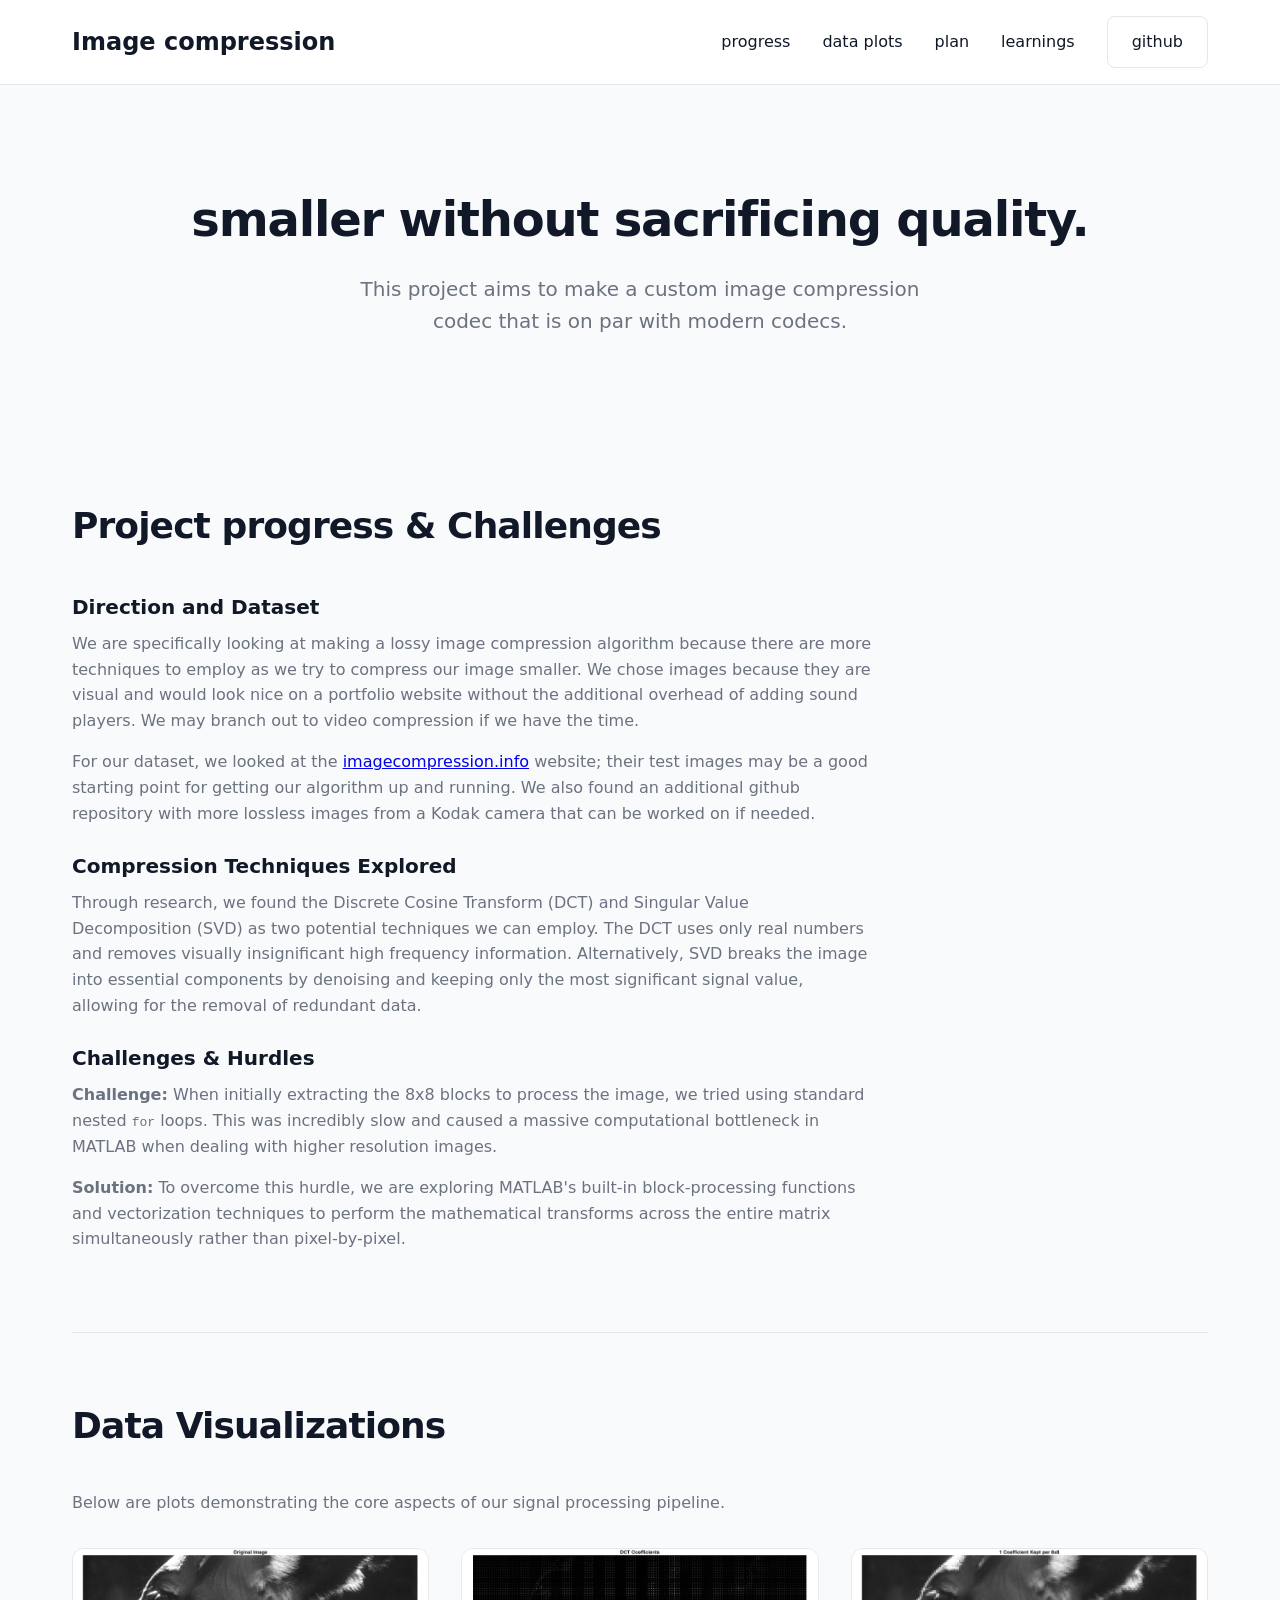
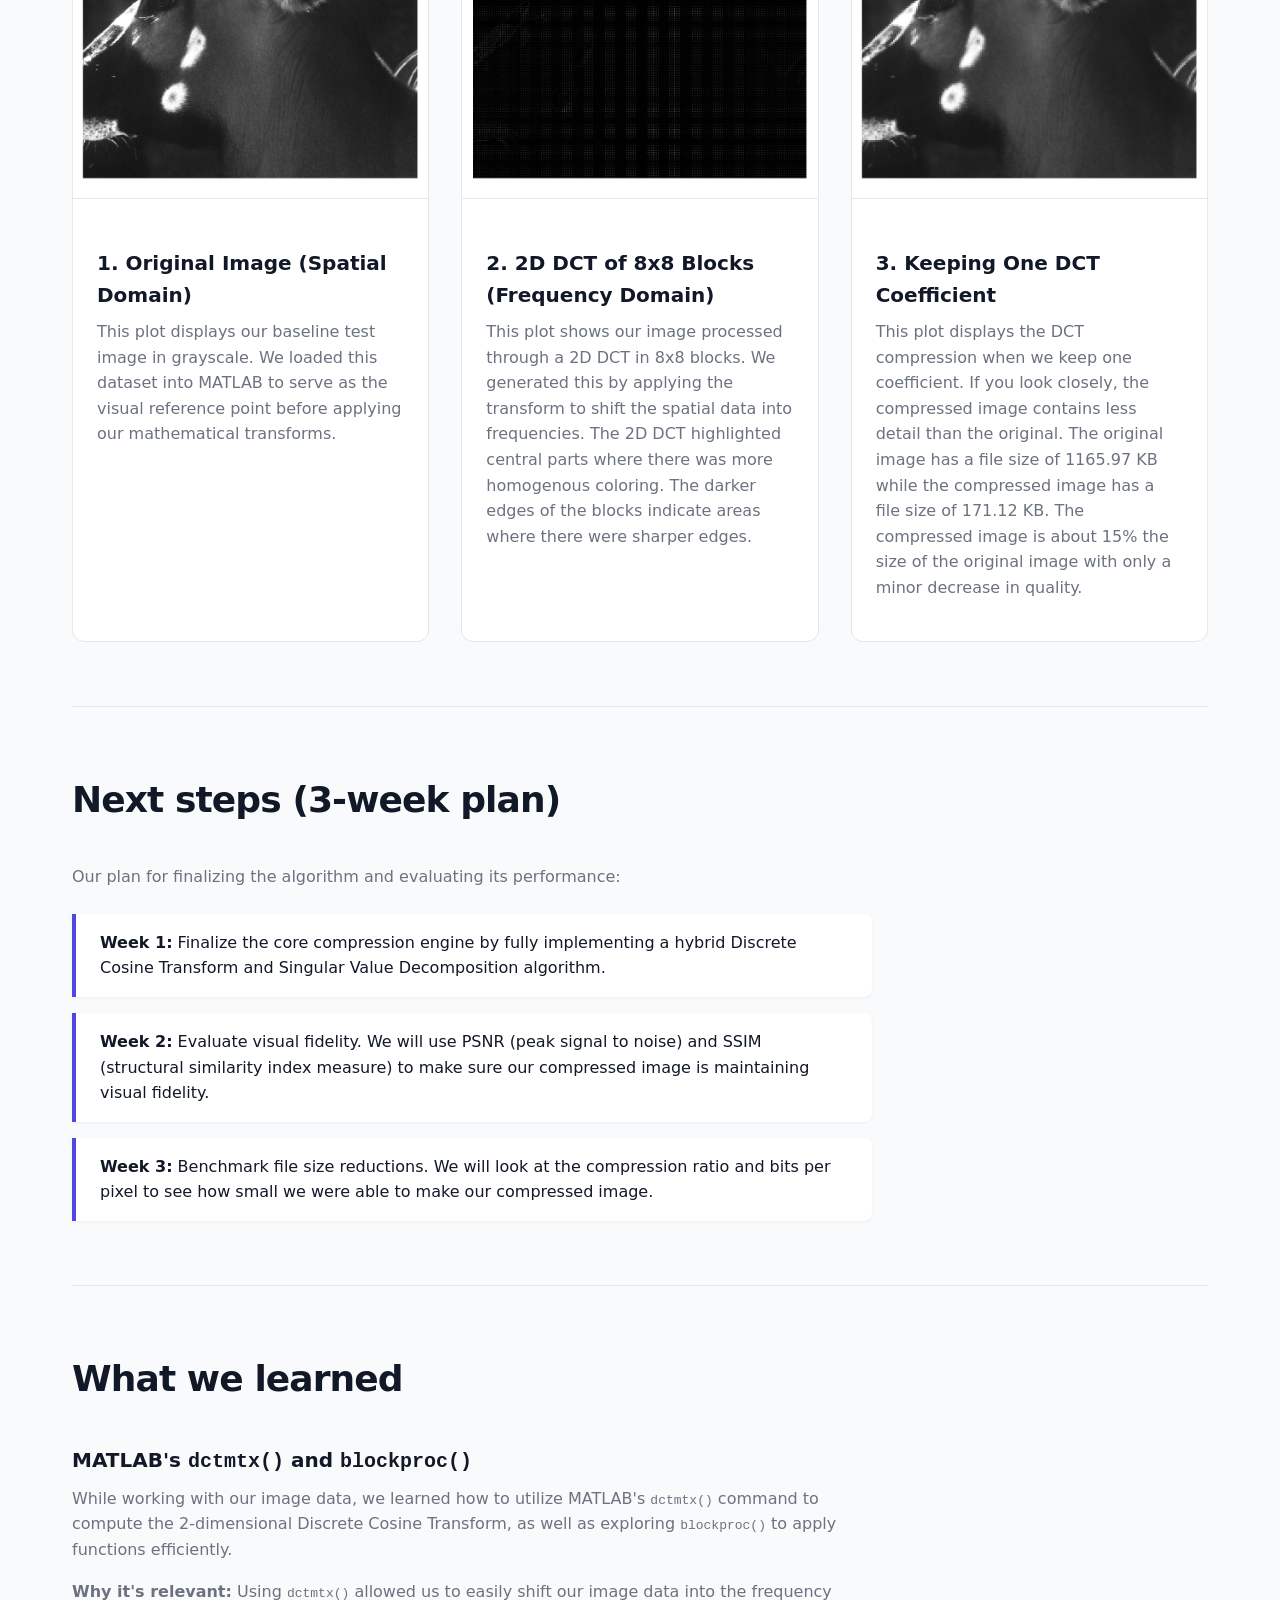
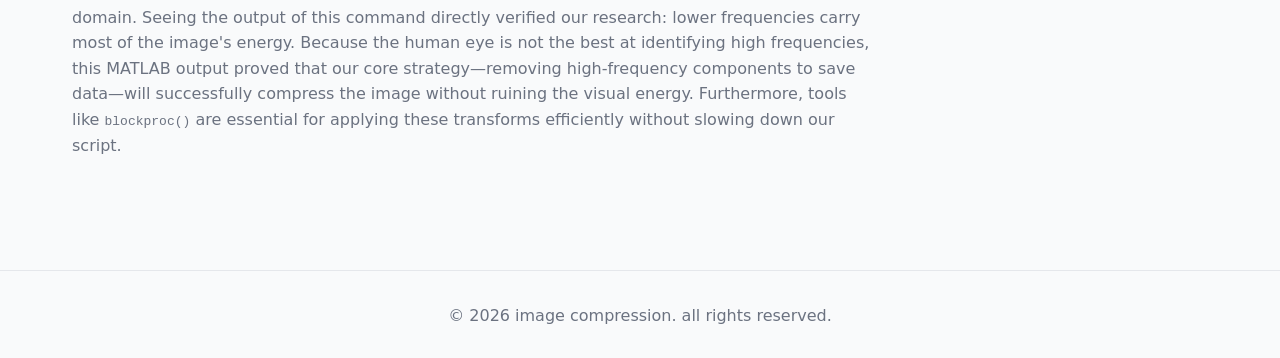
==== docs/index.html @ 0ba5b642 "Update index.html Just some letters" ====
<html lang="en"><head>
    <meta charset="UTF-8">
    <meta name="viewport" content="width=device-width, initial-scale=1.0">
    <title>Image Compression Project</title>
    <style>
        /* --- EASY MODIFY: Color Palette & Fonts --- */
        :root {
            --primary-color: #4f46e5;      
            --primary-hover: #4338ca;
            --bg-color: #f9fafb;           
            --surface-color: #ffffff;      
            --text-main: #111827;
            --text-muted: #6b7280;
            --border-color: #e5e7eb;
            --font-family: system-ui, -apple-system, BlinkMacSystemFont, "Segoe UI", Roboto, sans-serif;
        }

        /* --- BASE STYLES --- */
        * {
            box-sizing: border-box;
            margin: 0;
            padding: 0;
        }

        body {
            font-family: var(--font-family);
            background-color: var(--bg-color);
            color: var(--text-main);
            line-height: 1.6;
            scroll-behavior: smooth; 
        }

        .container {
            max-width: 1200px;
            margin: 0 auto;
            padding: 0 2rem;
        }

        /* --- NAVIGATION --- */
        nav {
            background-color: var(--surface-color);
            border-bottom: 1px solid var(--border-color);
            padding: 1rem 0;
            position: sticky;
            top: 0;
            z-index: 100;
        }

        .nav-content {
            display: flex;
            justify-content: space-between;
            align-items: center;
        }

        .logo {
            font-size: 1.5rem;
            font-weight: 700;
        }

        .nav-links {
            display: flex;
            gap: 2rem;
            align-items: center;
        }

        .nav-links a {
            text-decoration: none;
            color: var(--text-main);
            font-weight: 500;
            transition: color 0.2s;
            text-transform: lowercase; /* Forces lowercase */
        }

        .nav-links a:hover {
            color: var(--primary-color);
        }

        /* --- HERO SECTION --- */
        .hero {
            padding: 6rem 0 4rem 0;
            text-align: center;
        }

        .hero h1 {
            font-size: 3rem;
            margin-bottom: 1rem;
            letter-spacing: -0.025em;
        }

        .hero p {
            font-size: 1.25rem;
            color: var(--text-muted);
            max-width: 600px;
            margin: 0 auto 2rem auto;
        }

        .btn {
            display: inline-block;
            background-color: var(--primary-color);
            color: white;
            padding: 0.75rem 1.5rem;
            border-radius: 0.5rem;
            text-decoration: none;
            font-weight: 500;
            transition: background-color 0.2s;
            border: none;
            cursor: pointer;
        }

        .btn:hover {
            background-color: var(--primary-hover);
        }

        /* --- CONTENT SECTIONS --- */
        .content-section {
            padding: 4rem 0;
            border-bottom: 1px solid var(--border-color);
        }

        .content-section:last-of-type {
            border-bottom: none;
        }

        .content-section h2 {
            font-size: 2.25rem;
            letter-spacing: -0.025em;
            margin-bottom: 1.5rem;
            color: var(--text-main);
            padding-bottom: 0.75rem; 
        }

        .content-section h3 {
            font-size: 1.25rem;
            margin: 1.5rem 0 0.5rem 0;
        }

        .content-section p {
            color: var(--text-muted);
            margin-bottom: 1rem;
            max-width: 800px;
        }

        /* --- PLOT GRID --- */
        .plot-grid {
            display: grid;
            grid-template-columns: repeat(auto-fit, minmax(300px, 1fr));
            gap: 2rem;
            margin-top: 2rem;
        }

        .plot-card {
            background-color: var(--surface-color);
            border: 1px solid var(--border-color);
            border-radius: 0.75rem;
            overflow: hidden;
        }

        .plot-image-placeholder {
            width: 100%;
            height: 250px;
            background-color: #e5e7eb;
            display: flex;
            align-items: center;
            justify-content: center;
            color: var(--text-muted);
            font-style: italic;
            border-bottom: 1px solid var(--border-color);
        }

        .plot-image {
            width: 100%;
            height: 250px;
            object-fit: cover; /* This crops the image nicely to fit the box without distorting it */
            border-bottom: 1px solid var(--border-color);
        }

        .plot-details {
            padding: 1.5rem;
        }

        /* --- TIMELINE --- */
        .timeline {
            display: flex;
            flex-direction: column;
            gap: 1rem;
            margin-top: 1.5rem;
        }

        .task {
            background-color: var(--surface-color);
            padding: 1rem 1.5rem;
            border-left: 4px solid var(--primary-color);
            border-radius: 0 0.5rem 0.5rem 0;
            box-shadow: 0 1px 3px rgba(0,0,0,0.05);
            max-width: 800px;
        }

        /* --- FOOTER --- */
        footer {
            text-align: center;
            padding: 2rem 0;
            color: var(--text-muted);
            border-top: 1px solid var(--border-color);
            margin-top: 2rem;
        }
    </style>
</head>
<body>

    <nav>
        <div class="container nav-content">
            <div class="logo">Image compression</div>
            <div class="nav-links">
                <a href="#progress">Progress</a>
                <a href="#data">Data plots</a>
                <a href="#plan">Plan</a>
                <a href="#learned">Learnings</a>
                <a href="https://github.com/tdvalencia/image-compression" class="btn" style="background: transparent; border: 1px solid var(--border-color);">github</a>
            </div>
        </div>
    </nav>

    <header class="hero container">
        <h1>smaller without sacrificing quality.</h1>
        <p>This project aims to make a custom image compression codec that is on par with modern codecs.</p>
    </header>

    <main class="container">
        
        <section id="progress" class="content-section">
            <h2>Project progress &amp; Challenges</h2>
            <h3>Direction and Dataset</h3>
            <p>
                We are specifically looking at making a lossy image compression algorithm because there are more techniques to employ as we try to compress our image smaller. We chose images because they are visual and would look nice on a portfolio website without the additional overhead of adding sound players. We may branch out to video compression if we have the time.
            </p>
            <p>
                For our dataset, we looked at the <a href="https://imagecompression.info">imagecompression.info</a> website; their test images may be a good starting point for getting our algorithm up and running. We also found an additional github repository with more lossless images from a Kodak camera that can be worked on if needed.
            </p>
            <h3>Compression Techniques Explored</h3>
            <p>
                Through research, we found the Discrete Cosine Transform (DCT) and Singular Value Decomposition (SVD) as two potential techniques we can employ. The DCT uses only real numbers and removes visually insignificant high frequency information. Alternatively, SVD breaks the image into essential components by denoising and keeping only the most significant signal value, allowing for the removal of redundant data.
            </p>
            <h3>Challenges &amp; Hurdles</h3>
            <p>
                <strong>Challenge:</strong> When initially extracting the 8x8 blocks to process the image, we tried using standard nested <code>for</code> loops. This was incredibly slow and caused a massive computational bottleneck in MATLAB when dealing with higher resolution images.
            </p>
            <p>
                <strong>Solution:</strong> To overcome this hurdle, we are exploring MATLAB's built-in block-processing functions and vectorization techniques to perform the mathematical transforms across the entire matrix simultaneously rather than pixel-by-pixel.
            </p>
        </section>

        <section id="data" class="content-section">
            <h2>Data Visualizations</h2>
            <p>Below are plots demonstrating the core aspects of our signal processing pipeline.</p>
            
            <div class="plot-grid">
                <div class="plot-card">
                    <img src="assets/deer-original.png" alt="Original Image of a Deer" class="plot-image">
                    <div class="plot-details">
                        <h3>1. Original Image (Spatial Domain)</h3>
                        <p>This plot displays our baseline test image in grayscale. We loaded this dataset into MATLAB to serve as the visual reference point before applying our mathematical transforms.</p>
                    </div>
                </div>

                <div class="plot-card">
                    <img src="assets/deer-8x8-block-coeffs.png" alt="2D DCT of Deer Image" class="plot-image">
                    <div class="plot-details">
                        <h3>2. 2D DCT of 8x8 Blocks (Frequency Domain)</h3>
                        <p>This plot shows our image processed through a 2D DCT in 8x8 blocks. We generated this by applying the transform to shift the spatial data into frequencies. The 2D DCT highlighted central parts where there was more homogenous coloring. The darker edges of the blocks indicate areas where there were sharper edges.</p>
                    </div>
                </div>

                <div class="plot-card">
                    <img src="assets/deer-1-coeffs.png" alt="One Coefficient Kept" class="plot-image">
                    <div class="plot-details">
                        <h3>3. Keeping One DCT Coefficient</h3>
                        <p>This plot displays the DCT compression when we keep one coefficient. If you look closely, the compressed image contains less detail than the original. The original image has a file size of 1165.97 KB while the compressed image has a file size of 171.12 KB. The compressed image is about 15% the size of the original image with only a minor decrease in quality. </p>
                </div>
            </div>
        </div></section>

        <section id="plan" class="content-section">
            <h2>Next steps (3-week plan)</h2>
            <p>Our plan for finalizing the algorithm and evaluating its performance:</p>
            
            <div class="timeline">
                <div class="task">
                    <strong>Week 1:</strong> Finalize the core compression engine by fully implementing a hybrid Discrete Cosine Transform and Singular Value Decomposition algorithm.
                </div>
                <div class="task">
                    <strong>Week 2:</strong> Evaluate visual fidelity. We will use PSNR (peak signal to noise) and SSIM (structural similarity index measure) to make sure our compressed image is maintaining visual fidelity.
                </div>
                <div class="task">
                    <strong>Week 3:</strong> Benchmark file size reductions. We will look at the compression ratio and bits per pixel to see how small we were able to make our compressed image.
                </div>
            </div>
        </section>

        <section id="learned" class="content-section">
            <h2>What we learned</h2>
            <h3>MATLAB's <code>dctmtx()</code> and <code>blockproc()</code></h3>
            <p>
                While working with our image data, we learned how to utilize MATLAB's <code>dctmtx()</code> command to compute the 2-dimensional Discrete Cosine Transform, as well as exploring <code>blockproc()</code> to apply functions efficiently.
            </p>
            <p>
                <strong>Why it's relevant:</strong> Using <code>dctmtx()</code> allowed us to easily shift our image data into the frequency domain. Seeing the output of this command directly verified our research: lower frequencies carry most of the image's energy. Because the human eye is not the best at identifying high frequencies, this MATLAB output proved that our core strategy—removing high-frequency components to save data—will successfully compress the image without ruining the visual energy. Furthermore, tools like <code>blockproc()</code> are essential for applying these transforms efficiently without slowing down our script.
            </p>
        </section>

    </main>

    <footer>
        <div class="container">
            <p>© 2026 image compression. all rights reserved.</p>
        </div>
    </footer>


</body></html>
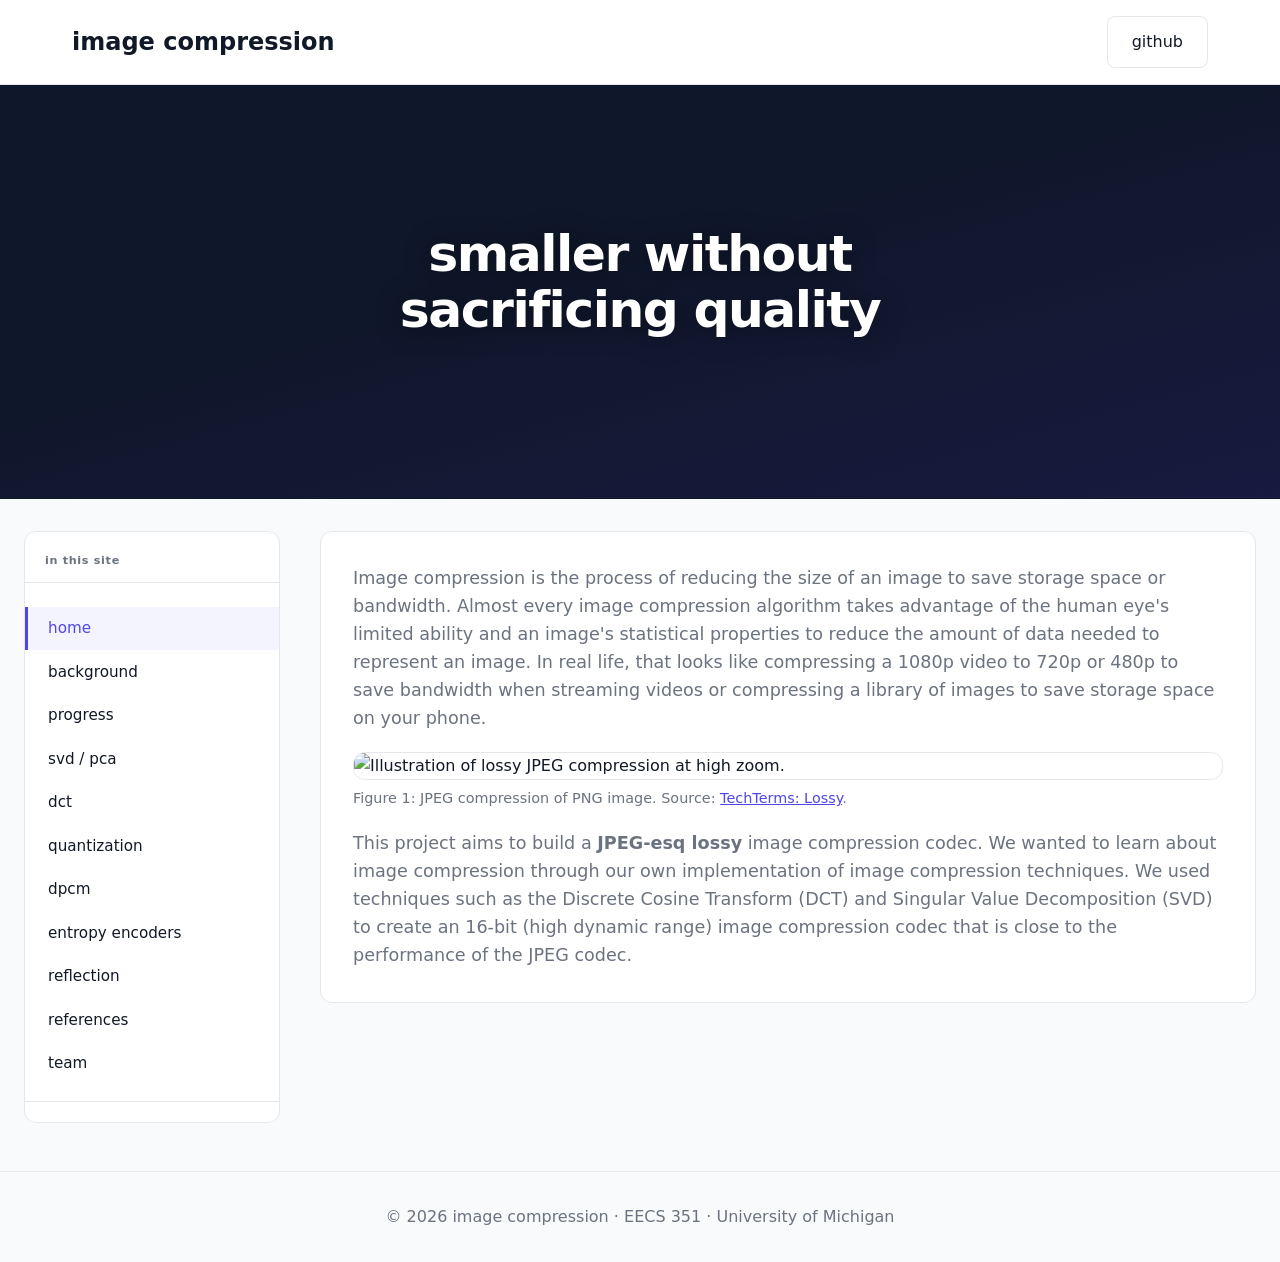
==== commit e53b52c9: "website layout, index page" ====
--- a/docs/index.html
+++ b/docs/index.html
@@ -1,319 +1,131 @@
-<html lang="en"><head>
+<!DOCTYPE html>
+<html lang="en">
+<head>
+    <!-- styles: same design tokens & components as before, now in css/site.css for all pages -->
     <meta charset="UTF-8">
     <meta name="viewport" content="width=device-width, initial-scale=1.0">
-    <title>Image Compression Project</title>
-    <style>
-        /* --- EASY MODIFY: Color Palette & Fonts --- */
-        :root {
-            --primary-color: #4f46e5;      
-            --primary-hover: #4338ca;
-            --bg-color: #f9fafb;           
-            --surface-color: #ffffff;      
-            --text-main: #111827;
-            --text-muted: #6b7280;
-            --border-color: #e5e7eb;
-            --font-family: system-ui, -apple-system, BlinkMacSystemFont, "Segoe UI", Roboto, sans-serif;
-        }
-
-        /* --- BASE STYLES --- */
-        * {
-            box-sizing: border-box;
-            margin: 0;
-            padding: 0;
-        }
-
-        body {
-            font-family: var(--font-family);
-            background-color: var(--bg-color);
-            color: var(--text-main);
-            line-height: 1.6;
-            scroll-behavior: smooth; 
-        }
-
-        .container {
-            max-width: 1200px;
-            margin: 0 auto;
-            padding: 0 2rem;
-        }
-
-        /* --- NAVIGATION --- */
-        nav {
-            background-color: var(--surface-color);
-            border-bottom: 1px solid var(--border-color);
-            padding: 1rem 0;
-            position: sticky;
-            top: 0;
-            z-index: 100;
-        }
-
-        .nav-content {
-            display: flex;
-            justify-content: space-between;
-            align-items: center;
-        }
-
-        .logo {
-            font-size: 1.5rem;
-            font-weight: 700;
-        }
-
-        .nav-links {
-            display: flex;
-            gap: 2rem;
-            align-items: center;
-        }
-
-        .nav-links a {
-            text-decoration: none;
-            color: var(--text-main);
-            font-weight: 500;
-            transition: color 0.2s;
-            text-transform: lowercase; /* Forces lowercase */
-        }
-
-        .nav-links a:hover {
-            color: var(--primary-color);
-        }
-
-        /* --- HERO SECTION --- */
-        .hero {
-            padding: 6rem 0 4rem 0;
-            text-align: center;
-        }
-
-        .hero h1 {
-            font-size: 3rem;
-            margin-bottom: 1rem;
-            letter-spacing: -0.025em;
-        }
-
-        .hero p {
-            font-size: 1.25rem;
-            color: var(--text-muted);
-            max-width: 600px;
-            margin: 0 auto 2rem auto;
-        }
-
-        .btn {
-            display: inline-block;
-            background-color: var(--primary-color);
-            color: white;
-            padding: 0.75rem 1.5rem;
-            border-radius: 0.5rem;
-            text-decoration: none;
-            font-weight: 500;
-            transition: background-color 0.2s;
-            border: none;
-            cursor: pointer;
-        }
-
-        .btn:hover {
-            background-color: var(--primary-hover);
-        }
-
-        /* --- CONTENT SECTIONS --- */
-        .content-section {
-            padding: 4rem 0;
-            border-bottom: 1px solid var(--border-color);
-        }
-
-        .content-section:last-of-type {
-            border-bottom: none;
-        }
-
-        .content-section h2 {
-            font-size: 2.25rem;
-            letter-spacing: -0.025em;
-            margin-bottom: 1.5rem;
-            color: var(--text-main);
-            padding-bottom: 0.75rem; 
-        }
-
-        .content-section h3 {
-            font-size: 1.25rem;
-            margin: 1.5rem 0 0.5rem 0;
-        }
-
-        .content-section p {
-            color: var(--text-muted);
-            margin-bottom: 1rem;
-            max-width: 800px;
-        }
-
-        /* --- PLOT GRID --- */
-        .plot-grid {
-            display: grid;
-            grid-template-columns: repeat(auto-fit, minmax(300px, 1fr));
-            gap: 2rem;
-            margin-top: 2rem;
-        }
-
-        .plot-card {
-            background-color: var(--surface-color);
-            border: 1px solid var(--border-color);
-            border-radius: 0.75rem;
-            overflow: hidden;
-        }
-
-        .plot-image-placeholder {
-            width: 100%;
-            height: 250px;
-            background-color: #e5e7eb;
-            display: flex;
-            align-items: center;
-            justify-content: center;
-            color: var(--text-muted);
-            font-style: italic;
-            border-bottom: 1px solid var(--border-color);
-        }
-
-        .plot-image {
-            width: 100%;
-            height: 250px;
-            object-fit: cover; /* This crops the image nicely to fit the box without distorting it */
-            border-bottom: 1px solid var(--border-color);
-        }
-
-        .plot-details {
-            padding: 1.5rem;
-        }
-
-        /* --- TIMELINE --- */
-        .timeline {
-            display: flex;
-            flex-direction: column;
-            gap: 1rem;
-            margin-top: 1.5rem;
-        }
-
-        .task {
-            background-color: var(--surface-color);
-            padding: 1rem 1.5rem;
-            border-left: 4px solid var(--primary-color);
-            border-radius: 0 0.5rem 0.5rem 0;
-            box-shadow: 0 1px 3px rgba(0,0,0,0.05);
-            max-width: 800px;
-        }
-
-        /* --- FOOTER --- */
-        footer {
-            text-align: center;
-            padding: 2rem 0;
-            color: var(--text-muted);
-            border-top: 1px solid var(--border-color);
-            margin-top: 2rem;
-        }
-    </style>
+    <title>home</title>
+    <link rel="stylesheet" href="css/site.css">
 </head>
-<body>
+<body class="site-shell">
 
     <nav>
         <div class="container nav-content">
-            <div class="logo">Image compression</div>
+            <div class="logo"><a href="index.html">image compression</a></div>
             <div class="nav-links">
-                <a href="#progress">Progress</a>
-                <a href="#data">Data plots</a>
-                <a href="#plan">Plan</a>
-                <a href="#learned">Learnings</a>
-                <a href="https://github.com/tdvalencia/image-compression" class="btn" style="background: transparent; border: 1px solid var(--border-color);">github</a>
+                <a href="https://github.com/tdvalencia/image-compression" class="btn" style="background: transparent; border: 1px solid var(--border-color); color: var(--text-main);">github</a>
             </div>
         </div>
     </nav>
 
-    <header class="hero container">
-        <h1>smaller without sacrificing quality.</h1>
-        <p>This project aims to make a custom image compression codec that is on par with modern codecs.</p>
+    <!-- full-bleed splash: swap --hero-splash-image to any wide photo (e.g. a starfield) -->
+    <header class="hero hero--splash" style="--hero-splash-image: url('assets/deer-original.png');" role="banner">
+        <div class="hero-splash__inner">
+            <h1>smaller without sacrificing quality</h1>
+        </div>
     </header>
 
-    <main class="container">
-        
-        <section id="progress" class="content-section">
-            <h2>Project progress &amp; Challenges</h2>
-            <h3>Direction and Dataset</h3>
-            <p>
-                We are specifically looking at making a lossy image compression algorithm because there are more techniques to employ as we try to compress our image smaller. We chose images because they are visual and would look nice on a portfolio website without the additional overhead of adding sound players. We may branch out to video compression if we have the time.
-            </p>
-            <p>
-                For our dataset, we looked at the <a href="https://imagecompression.info">imagecompression.info</a> website; their test images may be a good starting point for getting our algorithm up and running. We also found an additional github repository with more lossless images from a Kodak camera that can be worked on if needed.
-            </p>
-            <h3>Compression Techniques Explored</h3>
-            <p>
-                Through research, we found the Discrete Cosine Transform (DCT) and Singular Value Decomposition (SVD) as two potential techniques we can employ. The DCT uses only real numbers and removes visually insignificant high frequency information. Alternatively, SVD breaks the image into essential components by denoising and keeping only the most significant signal value, allowing for the removal of redundant data.
-            </p>
-            <h3>Challenges &amp; Hurdles</h3>
-            <p>
-                <strong>Challenge:</strong> When initially extracting the 8x8 blocks to process the image, we tried using standard nested <code>for</code> loops. This was incredibly slow and caused a massive computational bottleneck in MATLAB when dealing with higher resolution images.
-            </p>
-            <p>
-                <strong>Solution:</strong> To overcome this hurdle, we are exploring MATLAB's built-in block-processing functions and vectorization techniques to perform the mathematical transforms across the entire matrix simultaneously rather than pixel-by-pixel.
-            </p>
-        </section>
+    <div class="site-layout">
+        <aside class="sidebar" aria-label="Site">
+            <div class="sidebar-title">in this site</div>
+            <nav class="sidebar-nav">
+                <a href="index.html" class="is-active">home</a>
+                <a href="background.html">background</a>
+                <a href="progress.html">progress</a>
+                <a href="svd-pca.html">svd / pca</a>
+                <a href="dct.html">dct</a>
+                <a href="quantization.html">quantization</a>
+                <a href="dpcm.html">dpcm</a>
+                <a href="entropy.html">entropy encoders</a>
+                <a href="reflection.html">reflection</a>
+                <a href="references.html">references</a>
+                <a href="team.html">team</a>
+            </nav>
+        </aside>
 
-        <section id="data" class="content-section">
-            <h2>Data Visualizations</h2>
-            <p>Below are plots demonstrating the core aspects of our signal processing pipeline.</p>
-            
-            <div class="plot-grid">
-                <div class="plot-card">
-                    <img src="assets/deer-original.png" alt="Original Image of a Deer" class="plot-image">
-                    <div class="plot-details">
-                        <h3>1. Original Image (Spatial Domain)</h3>
-                        <p>This plot displays our baseline test image in grayscale. We loaded this dataset into MATLAB to serve as the visual reference point before applying our mathematical transforms.</p>
-                    </div>
-                </div>
+        <div class="main-column">
+            <main>
+                <section class="surface-card">
+                    <!-- <p class="lead">
+                        Start with <strong>background</strong> for motivation, then <strong>progress</strong> for the full course-style report (figures, schedule, MATLAB learnings). Technique tabs break out DCT, SVD/PCA, entropy, quantization, and DPCM; <strong>reflection</strong> is for end-of-term takeaways. Layout inspiration: <a href="https://sites.google.com/umich.edu/eecs351-jwst-diffraction/home">EECS&nbsp;351 JWST team site</a>.
+                    </p>
+                    <p style="color: var(--text-muted); max-width: 720px;">
+                        We focus on <strong style="color: var(--text-main);">lossy</strong> still-image compression: PSNR, SSIM, compression ratio, and side-by-side visuals.
+                    </p>
+                    <h3>
+                        What this project is about
+                    </h3> -->
+                    <p style="color: var(--text-muted); font-size: 1.1rem;">
+                        Image compression is the process of reducing the size of an image to save storage space or bandwidth.
+                        Almost every image compression algorithm takes advantage of the human eye's limited ability and an image's 
+                        statistical properties to reduce the amount of data needed to represent an image. In real life, that looks like
+                        compressing a 1080p video to 720p or 480p to save bandwidth when streaming videos or compressing a
+                        library of images to save storage space on your phone.
+                    </p>
+                    <figure class="figure-simple">
+                        <img src="assets/lossy_524.png" alt="Illustration of lossy JPEG compression at high zoom.">
+                        <figcaption>Figure 1: JPEG compression of PNG image. Source: <a href="https://techterms.com/definition/lossy">TechTerms: Lossy</a>.</figcaption>
+                    </figure>
+                    <p style="color: var(--text-muted); font-size: 1.1rem;">
+                        This project aims to build a <strong>JPEG-esq lossy</strong> image compression codec. 
+                        We wanted to learn about image compression through our own implementation
+                        of image compression techniques. We used techniques such as the Discrete Cosine Transform (DCT) 
+                        and Singular Value Decomposition (SVD) to create an 16-bit (high dynamic range) image compression 
+                        codec that is close to the performance of the JPEG codec.
+                    </p>
+                </section>
 
-                <div class="plot-card">
-                    <img src="assets/deer-8x8-block-coeffs.png" alt="2D DCT of Deer Image" class="plot-image">
-                    <div class="plot-details">
-                        <h3>2. 2D DCT of 8x8 Blocks (Frequency Domain)</h3>
-                        <p>This plot shows our image processed through a 2D DCT in 8x8 blocks. We generated this by applying the transform to shift the spatial data into frequencies. The 2D DCT highlighted central parts where there was more homogenous coloring. The darker edges of the blocks indicate areas where there were sharper edges.</p>
-                    </div>
-                </div>
-
-                <div class="plot-card">
-                    <img src="assets/deer-1-coeffs.png" alt="One Coefficient Kept" class="plot-image">
-                    <div class="plot-details">
-                        <h3>3. Keeping One DCT Coefficient</h3>
-                        <p>This plot displays the DCT compression when we keep one coefficient. If you look closely, the compressed image contains less detail than the original. The original image has a file size of 1165.97 KB while the compressed image has a file size of 171.12 KB. The compressed image is about 15% the size of the original image with only a minor decrease in quality. </p>
-                </div>
-            </div>
-        </div></section>
-
-        <section id="plan" class="content-section">
-            <h2>Next steps (3-week plan)</h2>
-            <p>Our plan for finalizing the algorithm and evaluating its performance:</p>
-            
-            <div class="timeline">
-                <div class="task">
-                    <strong>Week 1:</strong> Finalize the core compression engine by fully implementing a hybrid Discrete Cosine Transform and Singular Value Decomposition algorithm.
-                </div>
-                <div class="task">
-                    <strong>Week 2:</strong> Evaluate visual fidelity. We will use PSNR (peak signal to noise) and SSIM (structural similarity index measure) to make sure our compressed image is maintaining visual fidelity.
-                </div>
-                <div class="task">
-                    <strong>Week 3:</strong> Benchmark file size reductions. We will look at the compression ratio and bits per pixel to see how small we were able to make our compressed image.
-                </div>
-            </div>
-        </section>
-
-        <section id="learned" class="content-section">
-            <h2>What we learned</h2>
-            <h3>MATLAB's <code>dctmtx()</code> and <code>blockproc()</code></h3>
-            <p>
-                While working with our image data, we learned how to utilize MATLAB's <code>dctmtx()</code> command to compute the 2-dimensional Discrete Cosine Transform, as well as exploring <code>blockproc()</code> to apply functions efficiently.
-            </p>
-            <p>
-                <strong>Why it's relevant:</strong> Using <code>dctmtx()</code> allowed us to easily shift our image data into the frequency domain. Seeing the output of this command directly verified our research: lower frequencies carry most of the image's energy. Because the human eye is not the best at identifying high frequencies, this MATLAB output proved that our core strategy—removing high-frequency components to save data—will successfully compress the image without ruining the visual energy. Furthermore, tools like <code>blockproc()</code> are essential for applying these transforms efficiently without slowing down our script.
-            </p>
-        </section>
-
-    </main>
+                <!-- <div class="teaser-grid">
+                    <a class="teaser-card" href="background.html">
+                        <h3>Background</h3>
+                        <p>Motivation, problem framing, and how the project fits EECS&nbsp;351.</p>
+                        <span class="more">open background →</span>
+                    </a>
+                    <a class="teaser-card" href="progress.html">
+                        <h3>Progress report</h3>
+                        <p>Direction, dataset, hurdles, DCT figures, 3-week plan, and what we learned.</p>
+                        <span class="more">open progress →</span>
+                    </a>
+                    <a class="teaser-card" href="svd-pca.html">
+                        <h3>SVD / PCA</h3>
+                        <p>Low-rank SVD view and PCA color prefilter before blocking.</p>
+                        <span class="more">open svd / pca →</span>
+                    </a>
+                    <a class="teaser-card" href="dct.html">
+                        <h3>DCT</h3>
+                        <p>8×8 orthonormal DCT, zig-zag, DC/AC split, and figure gallery.</p>
+                        <span class="more">open dct →</span>
+                    </a>
+                    <a class="teaser-card" href="quantization.html">
+                        <h3>Quantization</h3>
+                        <p>Frequency-shaped matrices and PCA-aware per-channel scaling.</p>
+                        <span class="more">open quantization →</span>
+                    </a>
+                    <a class="teaser-card" href="dpcm.html">
+                        <h3>DPCM</h3>
+                        <p>Differential coding on the DC coefficient chain.</p>
+                        <span class="more">open dpcm →</span>
+                    </a>
+                    <a class="teaser-card" href="entropy.html">
+                        <h3>Entropy encoders</h3>
+                        <p>Huffman streams, ANS, and arithmetic experiments on RLE symbols.</p>
+                        <span class="more">open entropy →</span>
+                    </a>
+                    <a class="teaser-card" href="reflection.html">
+                        <h3>Reflection</h3>
+                        <p>End-of-term takeaways, tradeoffs, and what we would do next.</p>
+                        <span class="more">open reflection →</span>
+                    </a>
+                </div> -->
+            </main>
+        </div>
+    </div>
 
     <footer>
         <div class="container">
-            <p>© 2026 image compression. all rights reserved.</p>
+            <p>© 2026 image compression · EECS 351 · University of Michigan</p>
         </div>
     </footer>
 
-
-</body></html>
+</body>
+</html>
--- a/docs/css/site.css
+++ b/docs/css/site.css
@@ -0,0 +1,533 @@
+/* --- EASY MODIFY: Color Palette & Fonts --- */
+:root {
+    --primary-color: #4f46e5;
+    --primary-hover: #4338ca;
+    --bg-color: #f9fafb;
+    --surface-color: #ffffff;
+    --text-main: #111827;
+    --text-muted: #6b7280;
+    --border-color: #e5e7eb;
+    --font-family: system-ui, -apple-system, BlinkMacSystemFont, "Segoe UI", Roboto, sans-serif;
+}
+
+/* --- BASE STYLES --- */
+* {
+    box-sizing: border-box;
+    margin: 0;
+    padding: 0;
+}
+
+body {
+    font-family: var(--font-family);
+    background-color: var(--bg-color);
+    color: var(--text-main);
+    line-height: 1.6;
+    scroll-behavior: smooth;
+}
+
+.container {
+    max-width: 1200px;
+    margin: 0 auto;
+    padding: 0 2rem;
+}
+
+/* --- TOP NAVIGATION (full width) --- */
+nav {
+    background-color: var(--surface-color);
+    border-bottom: 1px solid var(--border-color);
+    padding: 1rem 0;
+    position: sticky;
+    top: 0;
+    z-index: 100;
+}
+
+.nav-content {
+    display: flex;
+    justify-content: space-between;
+    align-items: center;
+}
+
+.logo {
+    font-size: 1.5rem;
+    font-weight: 700;
+}
+
+.logo a {
+    text-decoration: none;
+    color: var(--text-main);
+}
+
+.nav-links {
+    display: flex;
+    gap: 2rem;
+    align-items: center;
+}
+
+.nav-links a {
+    text-decoration: none;
+    color: var(--text-main);
+    font-weight: 500;
+    transition: color 0.2s;
+    text-transform: lowercase;
+}
+
+.nav-links a:hover {
+    color: var(--primary-color);
+}
+
+/* --- JWST-STYLE: sidebar + main column --- */
+.site-shell {
+    display: flex;
+    flex-direction: column;
+    min-height: 100vh;
+}
+
+.site-layout {
+    display: flex;
+    flex: 1;
+    width: 100%;
+    max-width: 1320px;
+    margin: 0 auto;
+    padding: 2rem 1.5rem 3rem;
+    gap: 2.5rem;
+    align-items: flex-start;
+}
+
+.sidebar {
+    width: 256px;
+    flex-shrink: 0;
+    position: sticky;
+    top: 5.5rem;
+    align-self: flex-start;
+    background: var(--surface-color);
+    border: 1px solid var(--border-color);
+    border-radius: 0.75rem;
+    padding: 1.25rem 0;
+}
+
+.sidebar-title {
+    font-size: 0.7rem;
+    font-weight: 600;
+    letter-spacing: 0.06em;
+    color: var(--text-muted);
+    padding: 0 1.25rem 0.75rem;
+    border-bottom: 1px solid var(--border-color);
+    margin-bottom: 0.5rem;
+    text-transform: lowercase;
+}
+
+.sidebar-nav {
+    display: flex;
+    flex-direction: column;
+}
+
+.sidebar-nav a {
+    display: block;
+    padding: 0.6rem 1.25rem;
+    text-decoration: none;
+    color: var(--text-main);
+    font-weight: 500;
+    font-size: 0.95rem;
+    text-transform: lowercase;
+    border-left: 3px solid transparent;
+    transition: background 0.15s, color 0.15s, border-color 0.15s;
+}
+
+.sidebar-nav a:hover {
+    background: var(--bg-color);
+    color: var(--primary-color);
+}
+
+.sidebar-nav a.is-active {
+    color: var(--primary-color);
+    background: rgba(79, 70, 229, 0.06);
+    border-left-color: var(--primary-color);
+}
+
+.sidebar-nav .sidebar-external {
+    margin: 0.75rem 1rem 0;
+    text-align: center;
+}
+
+.main-column {
+    flex: 1;
+    min-width: 0;
+}
+
+/* --- HERO SECTION --- */
+.hero {
+    padding: 3rem 0 2.5rem 0;
+    text-align: center;
+}
+
+.hero.hero--compact {
+    padding: 2rem 0 1.5rem;
+    text-align: left;
+}
+
+.hero h1 {
+    font-size: 2.5rem;
+    margin-bottom: 1rem;
+    letter-spacing: -0.025em;
+}
+
+.hero.hero--compact h1 {
+    font-size: 2rem;
+}
+
+.hero p {
+    font-size: 1.125rem;
+    color: var(--text-muted);
+    max-width: 640px;
+    margin: 0 auto 1.5rem auto;
+}
+
+.hero.hero--compact p {
+    margin-left: 0;
+    margin-right: 0;
+}
+
+/* --- HOME SPLASH: full-width image + overlaid text (JWST-style) --- */
+.hero.hero--splash {
+    --hero-splash-image: none;
+    position: relative;
+    min-height: clamp(280px, 46vh, 560px);
+    display: flex;
+    align-items: center;
+    justify-content: center;
+    text-align: center;
+    padding: 0;
+    margin: 0;
+    border-bottom: 1px solid rgba(15, 23, 42, 0.25);
+    background-color: #0f172a;
+    background-image:
+        linear-gradient(
+            165deg,
+            rgba(15, 23, 42, 0.82) 0%,
+            rgba(15, 23, 42, 0.35) 42%,
+            rgba(30, 27, 75, 0.65) 100%
+        ),
+        var(--hero-splash-image);
+    background-size: cover;
+    background-position: center 35%;
+    background-repeat: no-repeat;
+}
+
+.hero-splash__inner {
+    position: relative;
+    z-index: 1;
+    width: 100%;
+    max-width: 44rem;
+    margin: 0 auto;
+    padding: clamp(2.75rem, 8vw, 5.5rem) 1.5rem;
+}
+
+.hero.hero--splash h1 {
+    color: #fff;
+    font-size: clamp(1.85rem, 4.2vw, 3.15rem);
+    line-height: 1.12;
+    margin-bottom: 1.1rem;
+    letter-spacing: -0.03em;
+    text-shadow: 0 2px 28px rgba(0, 0, 0, 0.45), 0 1px 0 rgba(0, 0, 0, 0.2);
+}
+
+.hero.hero--splash p {
+    color: rgba(255, 255, 255, 0.93);
+    font-size: clamp(1.02rem, 2vw, 1.22rem);
+    line-height: 1.55;
+    max-width: 36rem;
+    margin: 0 auto;
+    text-shadow: 0 1px 18px rgba(0, 0, 0, 0.5);
+}
+
+.btn {
+    display: inline-block;
+    background-color: var(--primary-color);
+    color: white;
+    padding: 0.75rem 1.5rem;
+    border-radius: 0.5rem;
+    text-decoration: none;
+    font-weight: 500;
+    transition: background-color 0.2s;
+    border: none;
+    cursor: pointer;
+}
+
+.btn:hover {
+    background-color: var(--primary-hover);
+}
+
+/* --- simple figure caption (home page) --- */
+.figure-simple {
+    margin: 1.25rem 0;
+}
+
+.figure-simple img {
+    width: 100%;
+    height: auto;
+    display: block;
+    border-radius: 0.75rem;
+    border: 1px solid var(--border-color);
+    box-sizing: border-box;
+}
+
+.figure-simple figcaption,
+figure.doc-figure-slot figcaption {
+    margin-top: 0.5rem;
+    font-size: 0.9rem;
+    color: var(--text-muted);
+    line-height: 1.45;
+}
+
+.figure-simple figcaption a {
+    color: var(--primary-color);
+}
+
+figure.doc-figure-slot figcaption a {
+    color: var(--primary-color);
+}
+
+/* --- Optional figures: real images have no frame; dashed box only for empty placeholders --- */
+figure.doc-figure-slot {
+    margin: 1.5rem 0;
+    max-width: 900px;
+}
+
+figure.doc-figure-slot .doc-figure-slot__media {
+    border: none;
+    background: transparent;
+    padding: 0;
+    border-radius: 0;
+    display: block;
+}
+
+figure.doc-figure-slot .doc-figure-slot__media:has(.doc-figure-slot__hint) {
+    min-height: 160px;
+    border-radius: 0.75rem;
+    border: 1px dashed var(--border-color);
+    background: linear-gradient(165deg, var(--surface-color), var(--bg-color));
+    display: flex;
+    align-items: center;
+    justify-content: center;
+    padding: 1.25rem 1rem;
+}
+
+figure.doc-figure-slot .doc-figure-slot__media img {
+    width: 100%;
+    max-width: 100%;
+    height: auto;
+    display: block;
+    border: 1px solid var(--border-color);
+    border-radius: 0.75rem;
+    box-sizing: border-box;
+}
+
+figure.doc-figure-slot .doc-figure-slot__hint {
+    margin: 0;
+    font-size: 0.88rem;
+    color: var(--text-muted);
+    text-align: center;
+    max-width: 26rem;
+    line-height: 1.45;
+}
+
+/* --- CONTENT SECTIONS --- */
+.content-section {
+    padding: 3rem 0;
+    border-bottom: 1px solid var(--border-color);
+}
+
+.content-section:first-of-type {
+    padding-top: 0;
+}
+
+.content-section:last-of-type {
+    border-bottom: none;
+    padding-bottom: 0;
+}
+
+.content-section h2 {
+    font-size: 2rem;
+    letter-spacing: -0.025em;
+    margin-bottom: 1.25rem;
+    color: var(--text-main);
+    padding-bottom: 0.75rem;
+}
+
+.content-section h3 {
+    font-size: 1.25rem;
+    margin: 1.5rem 0 0.5rem 0;
+}
+
+.content-section p {
+    color: var(--text-muted);
+    margin-bottom: 1rem;
+    max-width: 800px;
+}
+
+.content-section a {
+    color: var(--primary-color);
+}
+
+.content-section a:hover {
+    color: var(--primary-hover);
+}
+
+.surface-card {
+    background: var(--surface-color);
+    border: 1px solid var(--border-color);
+    border-radius: 0.75rem;
+    padding: 2rem;
+    margin-bottom: 2rem;
+}
+
+.lead {
+    font-size: 1.1rem;
+    color: var(--text-muted);
+    max-width: 720px;
+    margin-bottom: 1.5rem;
+}
+
+/* --- HOME: teaser grid (optional) --- */
+.teaser-grid {
+    display: grid;
+    grid-template-columns: repeat(auto-fit, minmax(240px, 1fr));
+    gap: 1.25rem;
+    margin-top: 2rem;
+}
+
+.teaser-card {
+    background: var(--surface-color);
+    border: 1px solid var(--border-color);
+    border-radius: 0.75rem;
+    padding: 1.5rem;
+    text-decoration: none;
+    color: inherit;
+    transition: box-shadow 0.2s, border-color 0.2s;
+}
+
+.teaser-card:hover {
+    border-color: var(--primary-color);
+    box-shadow: 0 4px 14px rgba(79, 70, 229, 0.12);
+}
+
+.teaser-card h3 {
+    font-size: 1.1rem;
+    margin: 0 0 0.5rem 0;
+    color: var(--text-main);
+}
+
+.teaser-card p {
+    font-size: 0.9rem;
+    color: var(--text-muted);
+    margin: 0;
+}
+
+.teaser-card .more {
+    display: inline-block;
+    margin-top: 0.75rem;
+    font-weight: 600;
+    font-size: 0.85rem;
+    color: var(--primary-color);
+    text-transform: lowercase;
+}
+
+/* --- PLOT GRID --- */
+.plot-grid {
+    display: grid;
+    grid-template-columns: repeat(auto-fit, minmax(300px, 1fr));
+    gap: 2rem;
+    margin-top: 2rem;
+}
+
+.plot-card {
+    background-color: var(--surface-color);
+    border: 1px solid var(--border-color);
+    border-radius: 0.75rem;
+    overflow: hidden;
+}
+
+.plot-image-placeholder {
+    width: 100%;
+    height: 250px;
+    background-color: #e5e7eb;
+    display: flex;
+    align-items: center;
+    justify-content: center;
+    color: var(--text-muted);
+    font-style: italic;
+    border-bottom: 1px solid var(--border-color);
+}
+
+.plot-image {
+    width: 100%;
+    height: 250px;
+    object-fit: cover;
+    border-bottom: 1px solid var(--border-color);
+}
+
+.plot-details {
+    padding: 1.5rem;
+}
+
+/* --- TIMELINE --- */
+.timeline {
+    display: flex;
+    flex-direction: column;
+    gap: 1rem;
+    margin-top: 1.5rem;
+}
+
+.task {
+    background-color: var(--surface-color);
+    padding: 1rem 1.5rem;
+    border-left: 4px solid var(--primary-color);
+    border-radius: 0 0.5rem 0.5rem 0;
+    box-shadow: 0 1px 3px rgba(0, 0, 0, 0.05);
+    max-width: 800px;
+}
+
+/* --- FOOTER --- */
+footer {
+    text-align: center;
+    padding: 2rem 0;
+    color: var(--text-muted);
+    border-top: 1px solid var(--border-color);
+    margin-top: auto;
+}
+
+@media (max-width: 900px) {
+    .site-layout {
+        flex-direction: column;
+        padding: 1.25rem 1rem 2rem;
+    }
+
+    .sidebar {
+        position: static;
+        width: 100%;
+        top: auto;
+    }
+
+    .sidebar-nav {
+        flex-direction: row;
+        flex-wrap: wrap;
+        gap: 0.25rem;
+    }
+
+    .sidebar-nav a {
+        border-left: none;
+        border-bottom: 3px solid transparent;
+        padding: 0.5rem 0.85rem;
+        border-radius: 0.5rem;
+    }
+
+    .sidebar-nav a.is-active {
+        border-left-color: transparent;
+        border-bottom-color: var(--primary-color);
+    }
+
+    .sidebar-title {
+        border-bottom: none;
+        padding-bottom: 0.25rem;
+    }
+}
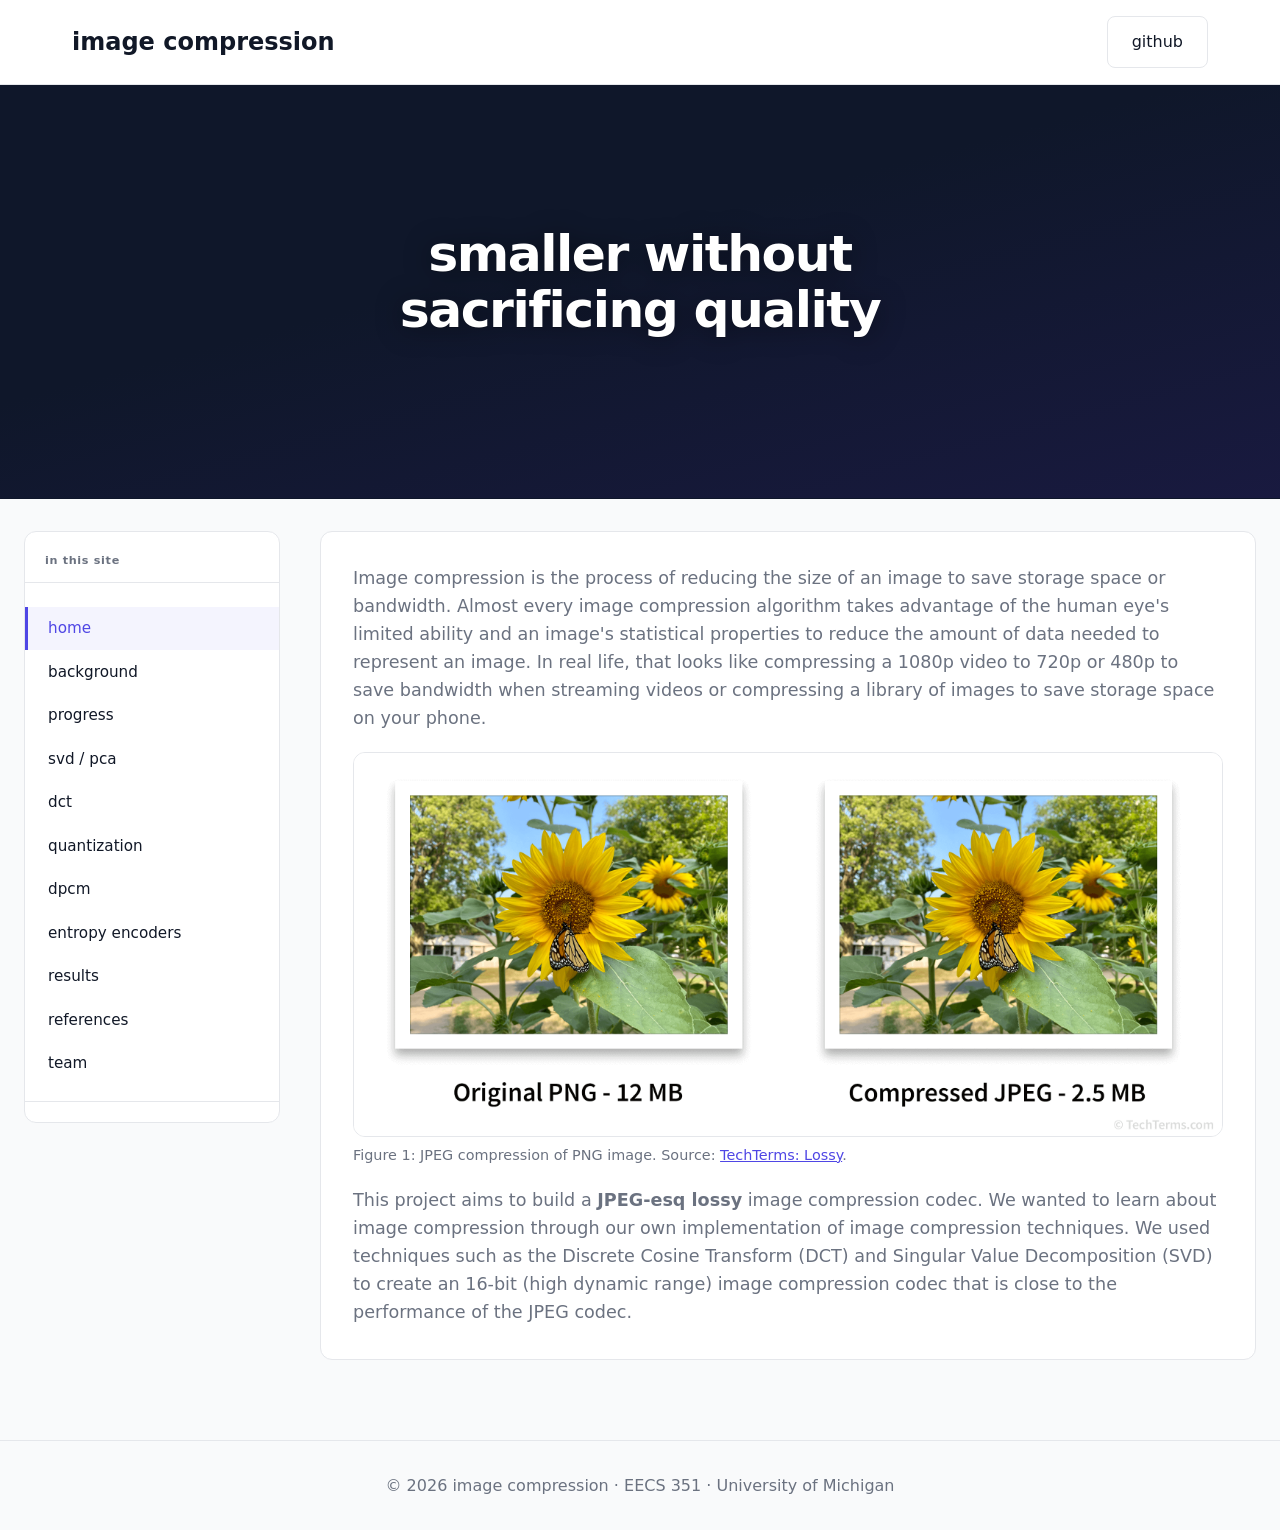
==== commit 3781c074: "entropy encoders explained" ====
--- a/docs/index.html
+++ b/docs/index.html
@@ -37,7 +37,7 @@
                 <a href="quantization.html">quantization</a>
                 <a href="dpcm.html">dpcm</a>
                 <a href="entropy.html">entropy encoders</a>
-                <a href="reflection.html">reflection</a>
+                <a href="results.html">results</a>
                 <a href="references.html">references</a>
                 <a href="team.html">team</a>
             </nav>
@@ -46,15 +46,6 @@
         <div class="main-column">
             <main>
                 <section class="surface-card">
-                    <!-- <p class="lead">
-                        Start with <strong>background</strong> for motivation, then <strong>progress</strong> for the full course-style report (figures, schedule, MATLAB learnings). Technique tabs break out DCT, SVD/PCA, entropy, quantization, and DPCM; <strong>reflection</strong> is for end-of-term takeaways. Layout inspiration: <a href="https://sites.google.com/umich.edu/eecs351-jwst-diffraction/home">EECS&nbsp;351 JWST team site</a>.
-                    </p>
-                    <p style="color: var(--text-muted); max-width: 720px;">
-                        We focus on <strong style="color: var(--text-main);">lossy</strong> still-image compression: PSNR, SSIM, compression ratio, and side-by-side visuals.
-                    </p>
-                    <h3>
-                        What this project is about
-                    </h3> -->
                     <p style="color: var(--text-muted); font-size: 1.1rem;">
                         Image compression is the process of reducing the size of an image to save storage space or bandwidth.
                         Almost every image compression algorithm takes advantage of the human eye's limited ability and an image's 
@@ -74,49 +65,6 @@
                         codec that is close to the performance of the JPEG codec.
                     </p>
                 </section>
-
-                <!-- <div class="teaser-grid">
-                    <a class="teaser-card" href="background.html">
-                        <h3>Background</h3>
-                        <p>Motivation, problem framing, and how the project fits EECS&nbsp;351.</p>
-                        <span class="more">open background →</span>
-                    </a>
-                    <a class="teaser-card" href="progress.html">
-                        <h3>Progress report</h3>
-                        <p>Direction, dataset, hurdles, DCT figures, 3-week plan, and what we learned.</p>
-                        <span class="more">open progress →</span>
-                    </a>
-                    <a class="teaser-card" href="svd-pca.html">
-                        <h3>SVD / PCA</h3>
-                        <p>Low-rank SVD view and PCA color prefilter before blocking.</p>
-                        <span class="more">open svd / pca →</span>
-                    </a>
-                    <a class="teaser-card" href="dct.html">
-                        <h3>DCT</h3>
-                        <p>8×8 orthonormal DCT, zig-zag, DC/AC split, and figure gallery.</p>
-                        <span class="more">open dct →</span>
-                    </a>
-                    <a class="teaser-card" href="quantization.html">
-                        <h3>Quantization</h3>
-                        <p>Frequency-shaped matrices and PCA-aware per-channel scaling.</p>
-                        <span class="more">open quantization →</span>
-                    </a>
-                    <a class="teaser-card" href="dpcm.html">
-                        <h3>DPCM</h3>
-                        <p>Differential coding on the DC coefficient chain.</p>
-                        <span class="more">open dpcm →</span>
-                    </a>
-                    <a class="teaser-card" href="entropy.html">
-                        <h3>Entropy encoders</h3>
-                        <p>Huffman streams, ANS, and arithmetic experiments on RLE symbols.</p>
-                        <span class="more">open entropy →</span>
-                    </a>
-                    <a class="teaser-card" href="reflection.html">
-                        <h3>Reflection</h3>
-                        <p>End-of-term takeaways, tradeoffs, and what we would do next.</p>
-                        <span class="more">open reflection →</span>
-                    </a>
-                </div> -->
             </main>
         </div>
     </div>
--- a/docs/css/site.css
+++ b/docs/css/site.css
@@ -365,6 +365,22 @@
     max-width: 800px;
 }
 
+.content-section ul,
+.content-section ol {
+    color: var(--text-muted);
+    max-width: 800px;
+    margin: 0 0 1rem 2rem;
+    padding-left: 0.25rem;
+}
+
+.content-section li {
+    margin-bottom: 0.5rem;
+}
+
+.content-section li:last-child {
+    margin-bottom: 0;
+}
+
 .content-section a {
     color: var(--primary-color);
 }
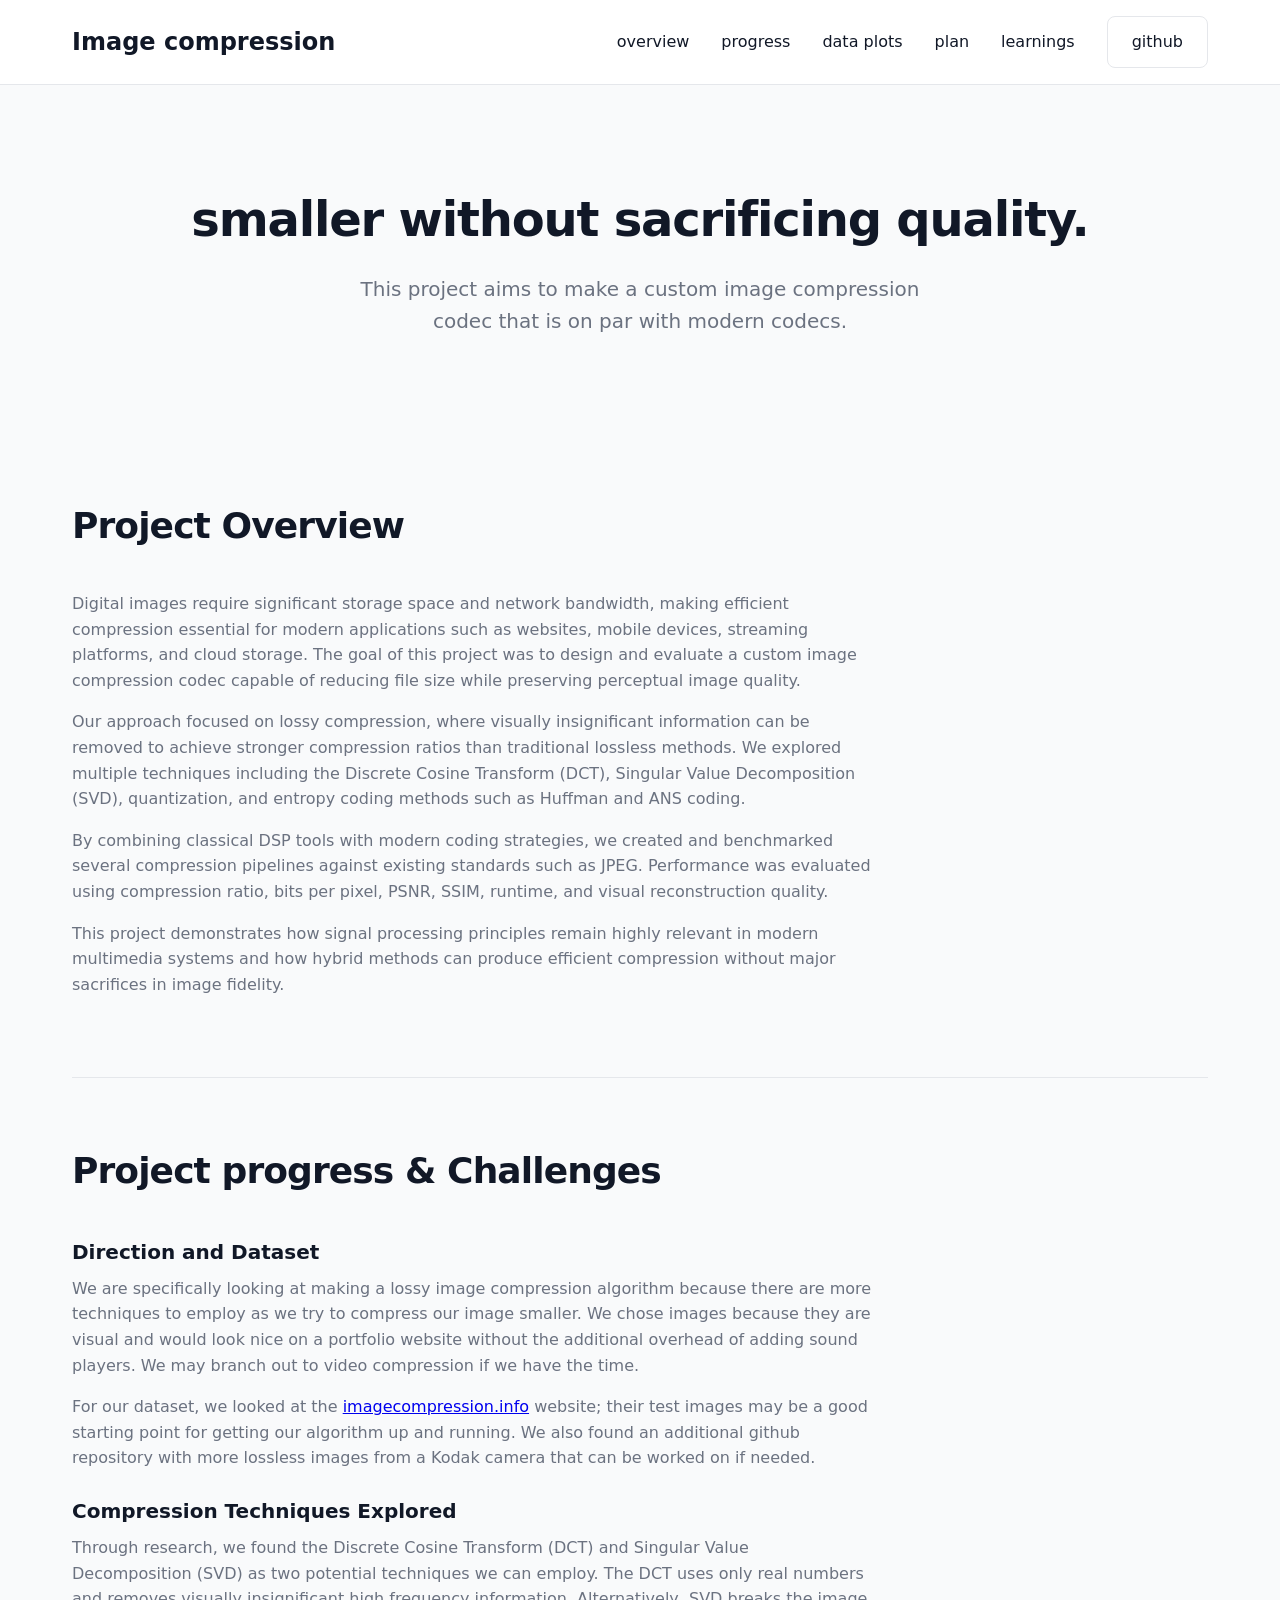
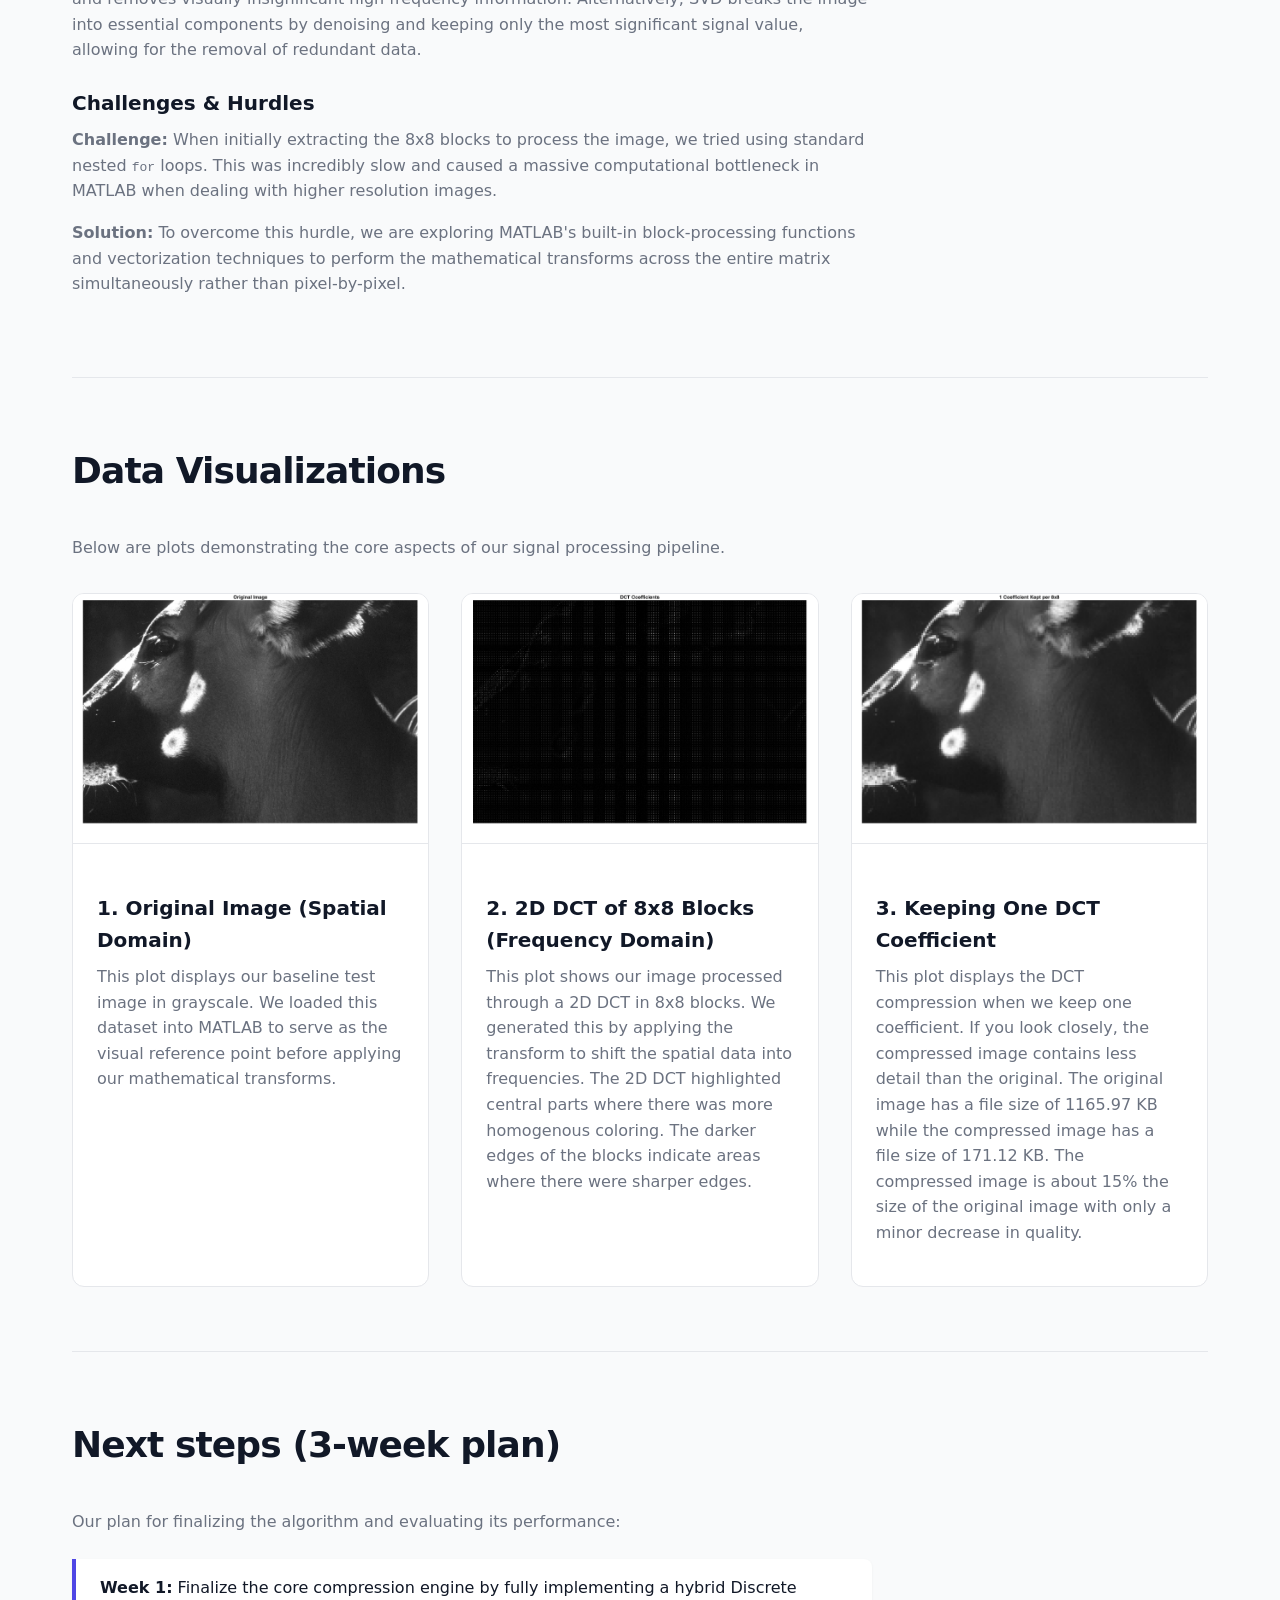
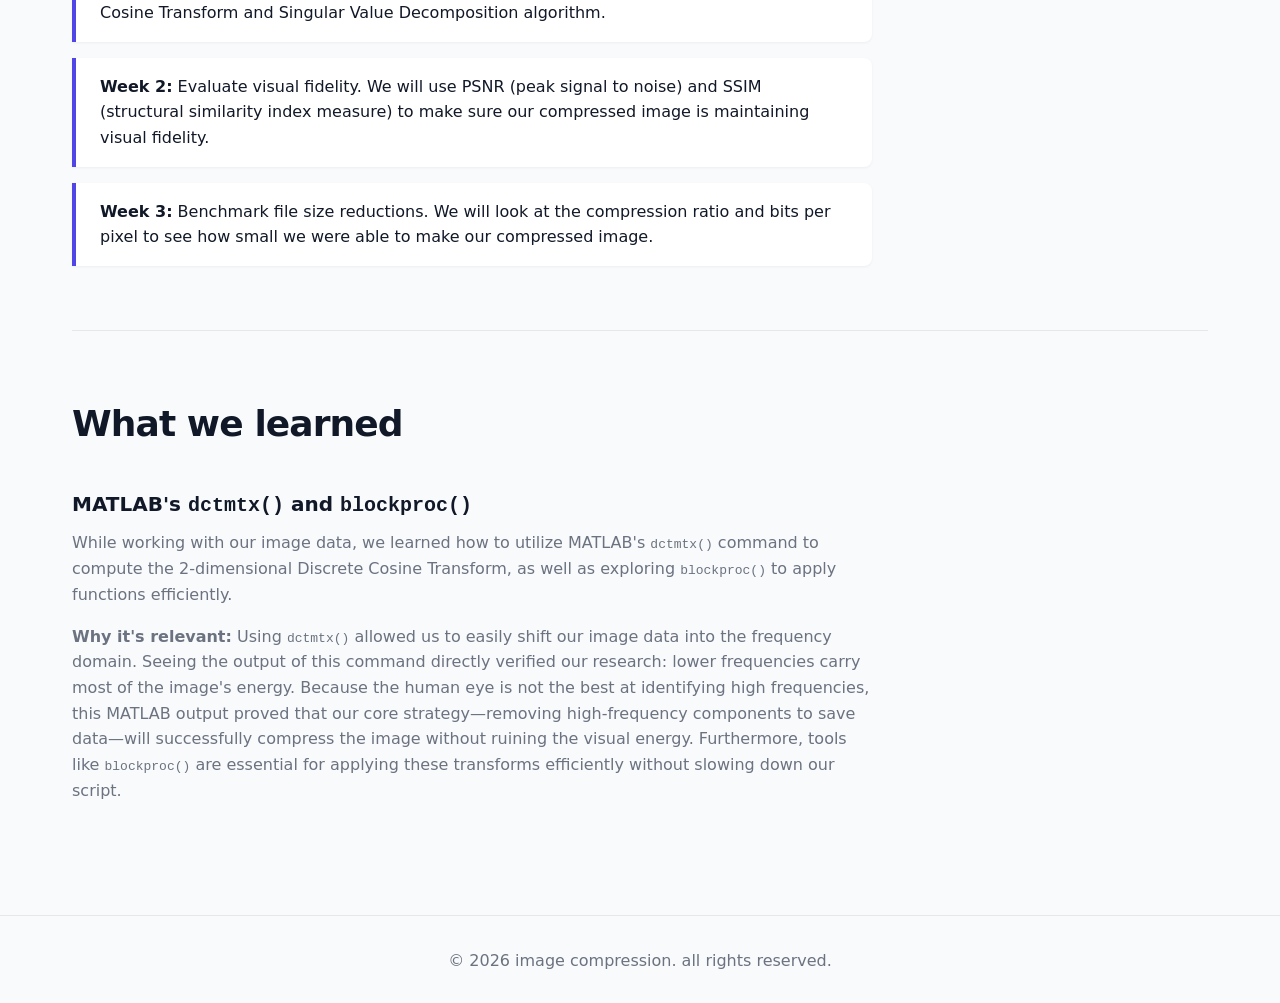
==== commit 3653706e: "Update index.html Overview Section" ====
--- a/docs/index.html
+++ b/docs/index.html
@@ -1,79 +1,338 @@
-<!DOCTYPE html>
-<html lang="en">
-<head>
-    <!-- styles: same design tokens & components as before, now in css/site.css for all pages -->
+<html lang="en"><head>
     <meta charset="UTF-8">
     <meta name="viewport" content="width=device-width, initial-scale=1.0">
-    <title>home</title>
-    <link rel="stylesheet" href="css/site.css">
+    <title>Image Compression Project</title>
+    <style>
+        /* --- EASY MODIFY: Color Palette & Fonts --- */
+        :root {
+            --primary-color: #4f46e5;      
+            --primary-hover: #4338ca;
+            --bg-color: #f9fafb;           
+            --surface-color: #ffffff;      
+            --text-main: #111827;
+            --text-muted: #6b7280;
+            --border-color: #e5e7eb;
+            --font-family: system-ui, -apple-system, BlinkMacSystemFont, "Segoe UI", Roboto, sans-serif;
+        }
+
+        /* --- BASE STYLES --- */
+        * {
+            box-sizing: border-box;
+            margin: 0;
+            padding: 0;
+        }
+
+        body {
+            font-family: var(--font-family);
+            background-color: var(--bg-color);
+            color: var(--text-main);
+            line-height: 1.6;
+            scroll-behavior: smooth; 
+        }
+
+        .container {
+            max-width: 1200px;
+            margin: 0 auto;
+            padding: 0 2rem;
+        }
+
+        /* --- NAVIGATION --- */
+        nav {
+            background-color: var(--surface-color);
+            border-bottom: 1px solid var(--border-color);
+            padding: 1rem 0;
+            position: sticky;
+            top: 0;
+            z-index: 100;
+        }
+
+        .nav-content {
+            display: flex;
+            justify-content: space-between;
+            align-items: center;
+        }
+
+        .logo {
+            font-size: 1.5rem;
+            font-weight: 700;
+        }
+
+        .nav-links {
+            display: flex;
+            gap: 2rem;
+            align-items: center;
+        }
+
+        .nav-links a {
+            text-decoration: none;
+            color: var(--text-main);
+            font-weight: 500;
+            transition: color 0.2s;
+            text-transform: lowercase; /* Forces lowercase */
+        }
+
+        .nav-links a:hover {
+            color: var(--primary-color);
+        }
+
+        /* --- HERO SECTION --- */
+        .hero {
+            padding: 6rem 0 4rem 0;
+            text-align: center;
+        }
+
+        .hero h1 {
+            font-size: 3rem;
+            margin-bottom: 1rem;
+            letter-spacing: -0.025em;
+        }
+
+        .hero p {
+            font-size: 1.25rem;
+            color: var(--text-muted);
+            max-width: 600px;
+            margin: 0 auto 2rem auto;
+        }
+
+        .btn {
+            display: inline-block;
+            background-color: var(--primary-color);
+            color: white;
+            padding: 0.75rem 1.5rem;
+            border-radius: 0.5rem;
+            text-decoration: none;
+            font-weight: 500;
+            transition: background-color 0.2s;
+            border: none;
+            cursor: pointer;
+        }
+
+        .btn:hover {
+            background-color: var(--primary-hover);
+        }
+
+        /* --- CONTENT SECTIONS --- */
+        .content-section {
+            padding: 4rem 0;
+            border-bottom: 1px solid var(--border-color);
+        }
+
+        .content-section:last-of-type {
+            border-bottom: none;
+        }
+
+        .content-section h2 {
+            font-size: 2.25rem;
+            letter-spacing: -0.025em;
+            margin-bottom: 1.5rem;
+            color: var(--text-main);
+            padding-bottom: 0.75rem; 
+        }
+
+        .content-section h3 {
+            font-size: 1.25rem;
+            margin: 1.5rem 0 0.5rem 0;
+        }
+
+        .content-section p {
+            color: var(--text-muted);
+            margin-bottom: 1rem;
+            max-width: 800px;
+        }
+
+        /* --- PLOT GRID --- */
+        .plot-grid {
+            display: grid;
+            grid-template-columns: repeat(auto-fit, minmax(300px, 1fr));
+            gap: 2rem;
+            margin-top: 2rem;
+        }
+
+        .plot-card {
+            background-color: var(--surface-color);
+            border: 1px solid var(--border-color);
+            border-radius: 0.75rem;
+            overflow: hidden;
+        }
+
+        .plot-image-placeholder {
+            width: 100%;
+            height: 250px;
+            background-color: #e5e7eb;
+            display: flex;
+            align-items: center;
+            justify-content: center;
+            color: var(--text-muted);
+            font-style: italic;
+            border-bottom: 1px solid var(--border-color);
+        }
+
+        .plot-image {
+            width: 100%;
+            height: 250px;
+            object-fit: cover; /* This crops the image nicely to fit the box without distorting it */
+            border-bottom: 1px solid var(--border-color);
+        }
+
+        .plot-details {
+            padding: 1.5rem;
+        }
+
+        /* --- TIMELINE --- */
+        .timeline {
+            display: flex;
+            flex-direction: column;
+            gap: 1rem;
+            margin-top: 1.5rem;
+        }
+
+        .task {
+            background-color: var(--surface-color);
+            padding: 1rem 1.5rem;
+            border-left: 4px solid var(--primary-color);
+            border-radius: 0 0.5rem 0.5rem 0;
+            box-shadow: 0 1px 3px rgba(0,0,0,0.05);
+            max-width: 800px;
+        }
+
+        /* --- FOOTER --- */
+        footer {
+            text-align: center;
+            padding: 2rem 0;
+            color: var(--text-muted);
+            border-top: 1px solid var(--border-color);
+            margin-top: 2rem;
+        }
+    </style>
 </head>
-<body class="site-shell">
+<body>
 
     <nav>
         <div class="container nav-content">
-            <div class="logo"><a href="index.html">image compression</a></div>
+            <div class="logo">Image compression</div>
             <div class="nav-links">
-                <a href="https://github.com/tdvalencia/image-compression" class="btn" style="background: transparent; border: 1px solid var(--border-color); color: var(--text-main);">github</a>
+                <a href="#overview">Overview</a>
+                <a href="#progress">Progress</a>
+                <a href="#data">Data plots</a>
+                <a href="#plan">Plan</a>
+                <a href="#learned">Learnings</a>
+                <a href="https://github.com/tdvalencia/image-compression" class="btn" style="background: transparent; border: 1px solid var(--border-color);">github</a>
             </div>
         </div>
     </nav>
 
-    <!-- full-bleed splash: swap --hero-splash-image to any wide photo (e.g. a starfield) -->
-    <header class="hero hero--splash" style="--hero-splash-image: url('assets/deer-original.png');" role="banner">
-        <div class="hero-splash__inner">
-            <h1>smaller without sacrificing quality</h1>
-        </div>
+    <header class="hero container">
+        <h1>smaller without sacrificing quality.</h1>
+        <p>This project aims to make a custom image compression codec that is on par with modern codecs.</p>
     </header>
 
-    <div class="site-layout">
-        <aside class="sidebar" aria-label="Site">
-            <div class="sidebar-title">in this site</div>
-            <nav class="sidebar-nav">
-                <a href="index.html" class="is-active">home</a>
-                <a href="background.html">background</a>
-                <a href="progress.html">progress</a>
-                <a href="svd-pca.html">svd / pca</a>
-                <a href="dct.html">dct</a>
-                <a href="quantization.html">quantization</a>
-                <a href="dpcm.html">dpcm</a>
-                <a href="entropy.html">entropy encoders</a>
-                <a href="results.html">results</a>
-                <a href="references.html">references</a>
-                <a href="team.html">team</a>
-            </nav>
-        </aside>
-
-        <div class="main-column">
-            <main>
-                <section class="surface-card">
-                    <p style="color: var(--text-muted); font-size: 1.1rem;">
-                        Image compression is the process of reducing the size of an image to save storage space or bandwidth.
-                        Almost every image compression algorithm takes advantage of the human eye's limited ability and an image's 
-                        statistical properties to reduce the amount of data needed to represent an image. In real life, that looks like
-                        compressing a 1080p video to 720p or 480p to save bandwidth when streaming videos or compressing a
-                        library of images to save storage space on your phone.
-                    </p>
-                    <figure class="figure-simple">
-                        <img src="assets/lossy_524.png" alt="Illustration of lossy JPEG compression at high zoom.">
-                        <figcaption>Figure 1: JPEG compression of PNG image. Source: <a href="https://techterms.com/definition/lossy">TechTerms: Lossy</a>.</figcaption>
-                    </figure>
-                    <p style="color: var(--text-muted); font-size: 1.1rem;">
-                        This project aims to build a <strong>JPEG-esq lossy</strong> image compression codec. 
-                        We wanted to learn about image compression through our own implementation
-                        of image compression techniques. We used techniques such as the Discrete Cosine Transform (DCT) 
-                        and Singular Value Decomposition (SVD) to create an 16-bit (high dynamic range) image compression 
-                        codec that is close to the performance of the JPEG codec.
-                    </p>
-                </section>
-            </main>
-        </div>
-    </div>
+    <main class="container">
+     <section id="overview" class="content-section">
+    <h2>Project Overview</h2>
+
+    <p>
+        Digital images require significant storage space and network bandwidth, making efficient compression essential for modern applications such as websites, mobile devices, streaming platforms, and cloud storage. The goal of this project was to design and evaluate a custom image compression codec capable of reducing file size while preserving perceptual image quality.
+    </p>
+
+    <p>
+        Our approach focused on lossy compression, where visually insignificant information can be removed to achieve stronger compression ratios than traditional lossless methods. We explored multiple techniques including the Discrete Cosine Transform (DCT), Singular Value Decomposition (SVD), quantization, and entropy coding methods such as Huffman and ANS coding.
+    </p>
+
+    <p>
+        By combining classical DSP tools with modern coding strategies, we created and benchmarked several compression pipelines against existing standards such as JPEG. Performance was evaluated using compression ratio, bits per pixel, PSNR, SSIM, runtime, and visual reconstruction quality.
+    </p>
+
+    <p>
+        This project demonstrates how signal processing principles remain highly relevant in modern multimedia systems and how hybrid methods can produce efficient compression without major sacrifices in image fidelity.
+    </p>
+</section>   
+        <section id="progress" class="content-section">
+            <h2>Project progress &amp; Challenges</h2>
+            <h3>Direction and Dataset</h3>
+            <p>
+                We are specifically looking at making a lossy image compression algorithm because there are more techniques to employ as we try to compress our image smaller. We chose images because they are visual and would look nice on a portfolio website without the additional overhead of adding sound players. We may branch out to video compression if we have the time.
+            </p>
+            <p>
+                For our dataset, we looked at the <a href="https://imagecompression.info">imagecompression.info</a> website; their test images may be a good starting point for getting our algorithm up and running. We also found an additional github repository with more lossless images from a Kodak camera that can be worked on if needed.
+            </p>
+            <h3>Compression Techniques Explored</h3>
+            <p>
+                Through research, we found the Discrete Cosine Transform (DCT) and Singular Value Decomposition (SVD) as two potential techniques we can employ. The DCT uses only real numbers and removes visually insignificant high frequency information. Alternatively, SVD breaks the image into essential components by denoising and keeping only the most significant signal value, allowing for the removal of redundant data.
+            </p>
+            <h3>Challenges &amp; Hurdles</h3>
+            <p>
+                <strong>Challenge:</strong> When initially extracting the 8x8 blocks to process the image, we tried using standard nested <code>for</code> loops. This was incredibly slow and caused a massive computational bottleneck in MATLAB when dealing with higher resolution images.
+            </p>
+            <p>
+                <strong>Solution:</strong> To overcome this hurdle, we are exploring MATLAB's built-in block-processing functions and vectorization techniques to perform the mathematical transforms across the entire matrix simultaneously rather than pixel-by-pixel.
+            </p>
+        </section>
+
+        <section id="data" class="content-section">
+            <h2>Data Visualizations</h2>
+            <p>Below are plots demonstrating the core aspects of our signal processing pipeline.</p>
+            
+            <div class="plot-grid">
+                <div class="plot-card">
+                    <img src="assets/deer-original.png" alt="Original Image of a Deer" class="plot-image">
+                    <div class="plot-details">
+                        <h3>1. Original Image (Spatial Domain)</h3>
+                        <p>This plot displays our baseline test image in grayscale. We loaded this dataset into MATLAB to serve as the visual reference point before applying our mathematical transforms.</p>
+                    </div>
+                </div>
+
+                <div class="plot-card">
+                    <img src="assets/deer-8x8-block-coeffs.png" alt="2D DCT of Deer Image" class="plot-image">
+                    <div class="plot-details">
+                        <h3>2. 2D DCT of 8x8 Blocks (Frequency Domain)</h3>
+                        <p>This plot shows our image processed through a 2D DCT in 8x8 blocks. We generated this by applying the transform to shift the spatial data into frequencies. The 2D DCT highlighted central parts where there was more homogenous coloring. The darker edges of the blocks indicate areas where there were sharper edges.</p>
+                    </div>
+                </div>
+
+                <div class="plot-card">
+                    <img src="assets/deer-1-coeffs.png" alt="One Coefficient Kept" class="plot-image">
+                    <div class="plot-details">
+                        <h3>3. Keeping One DCT Coefficient</h3>
+                        <p>This plot displays the DCT compression when we keep one coefficient. If you look closely, the compressed image contains less detail than the original. The original image has a file size of 1165.97 KB while the compressed image has a file size of 171.12 KB. The compressed image is about 15% the size of the original image with only a minor decrease in quality. </p>
+                </div>
+            </div>
+        </div></section>
+
+        <section id="plan" class="content-section">
+            <h2>Next steps (3-week plan)</h2>
+            <p>Our plan for finalizing the algorithm and evaluating its performance:</p>
+            
+            <div class="timeline">
+                <div class="task">
+                    <strong>Week 1:</strong> Finalize the core compression engine by fully implementing a hybrid Discrete Cosine Transform and Singular Value Decomposition algorithm.
+                </div>
+                <div class="task">
+                    <strong>Week 2:</strong> Evaluate visual fidelity. We will use PSNR (peak signal to noise) and SSIM (structural similarity index measure) to make sure our compressed image is maintaining visual fidelity.
+                </div>
+                <div class="task">
+                    <strong>Week 3:</strong> Benchmark file size reductions. We will look at the compression ratio and bits per pixel to see how small we were able to make our compressed image.
+                </div>
+            </div>
+        </section>
+
+        <section id="learned" class="content-section">
+            <h2>What we learned</h2>
+            <h3>MATLAB's <code>dctmtx()</code> and <code>blockproc()</code></h3>
+            <p>
+                While working with our image data, we learned how to utilize MATLAB's <code>dctmtx()</code> command to compute the 2-dimensional Discrete Cosine Transform, as well as exploring <code>blockproc()</code> to apply functions efficiently.
+            </p>
+            <p>
+                <strong>Why it's relevant:</strong> Using <code>dctmtx()</code> allowed us to easily shift our image data into the frequency domain. Seeing the output of this command directly verified our research: lower frequencies carry most of the image's energy. Because the human eye is not the best at identifying high frequencies, this MATLAB output proved that our core strategy—removing high-frequency components to save data—will successfully compress the image without ruining the visual energy. Furthermore, tools like <code>blockproc()</code> are essential for applying these transforms efficiently without slowing down our script.
+            </p>
+        </section>
+
+    </main>
 
     <footer>
         <div class="container">
-            <p>© 2026 image compression · EECS 351 · University of Michigan</p>
+            <p>© 2026 image compression. all rights reserved.</p>
         </div>
     </footer>
 
-</body>
-</html>
+
+</body></html>
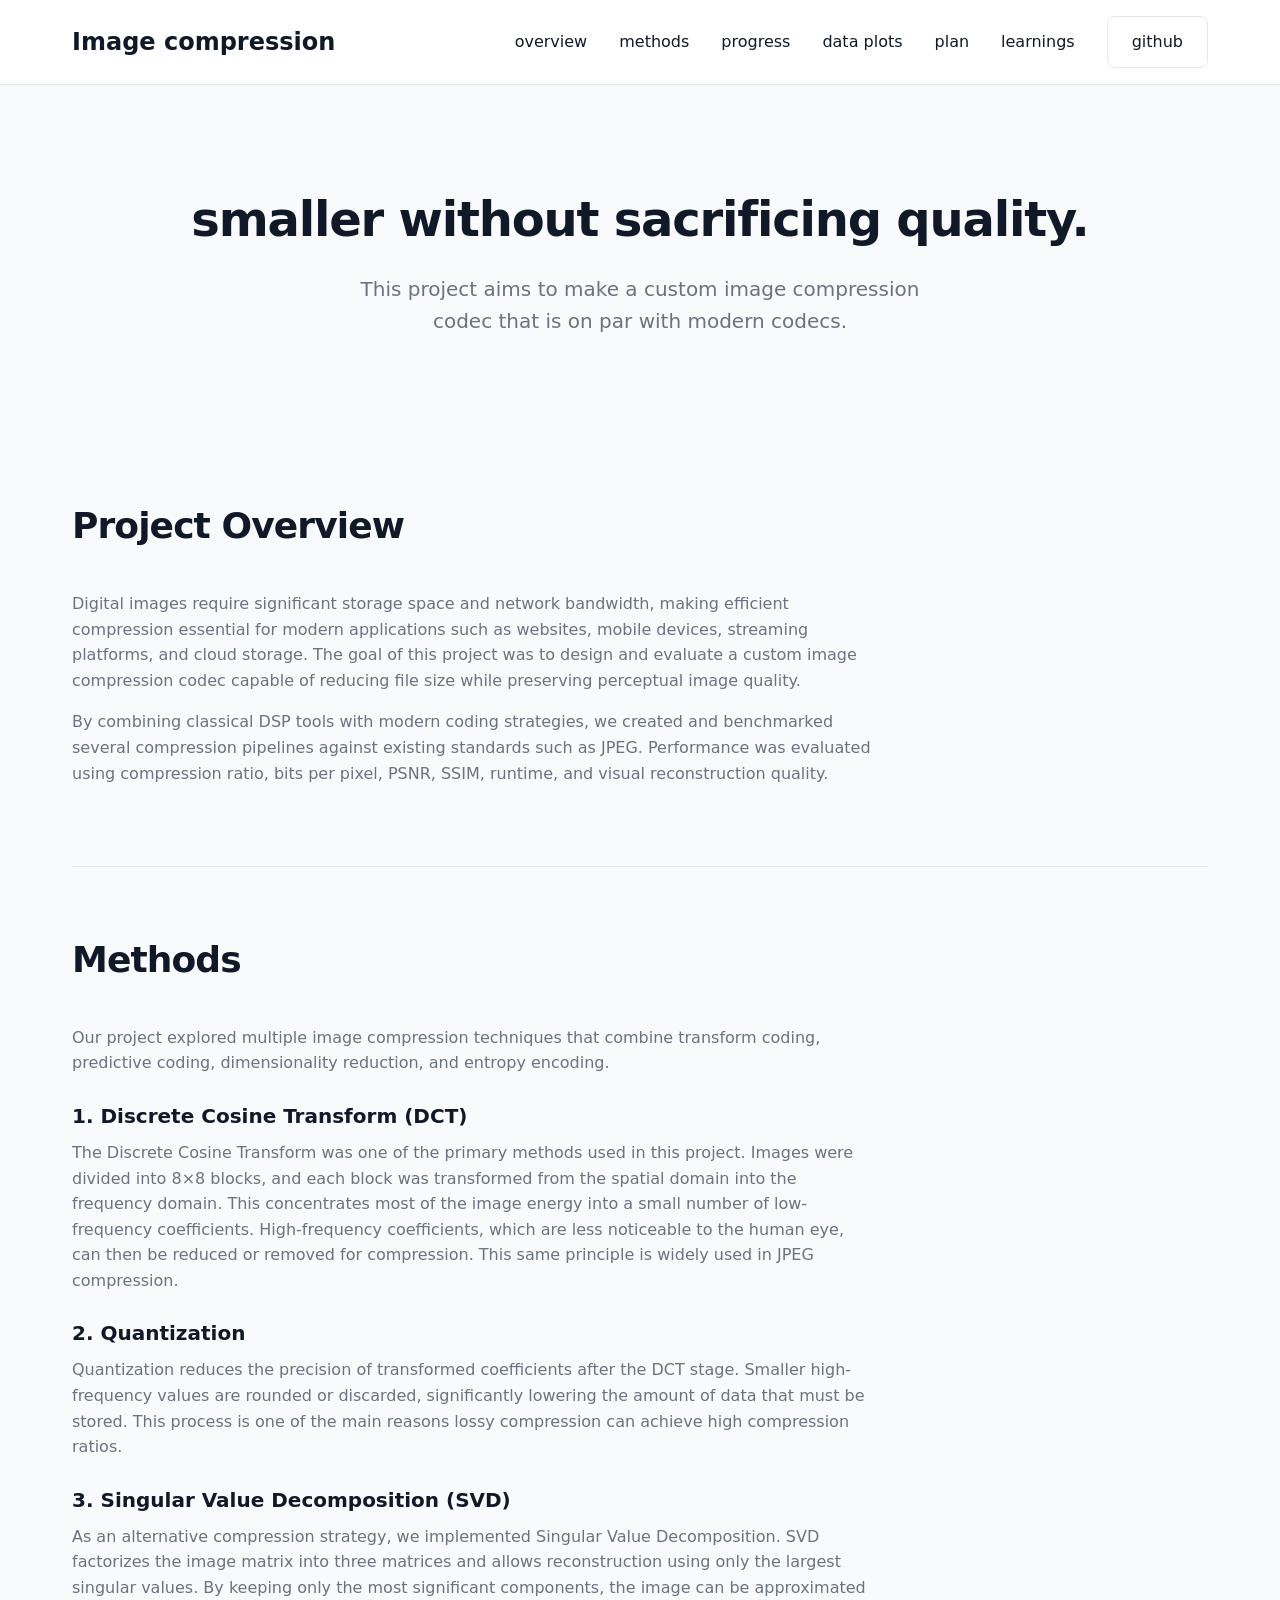
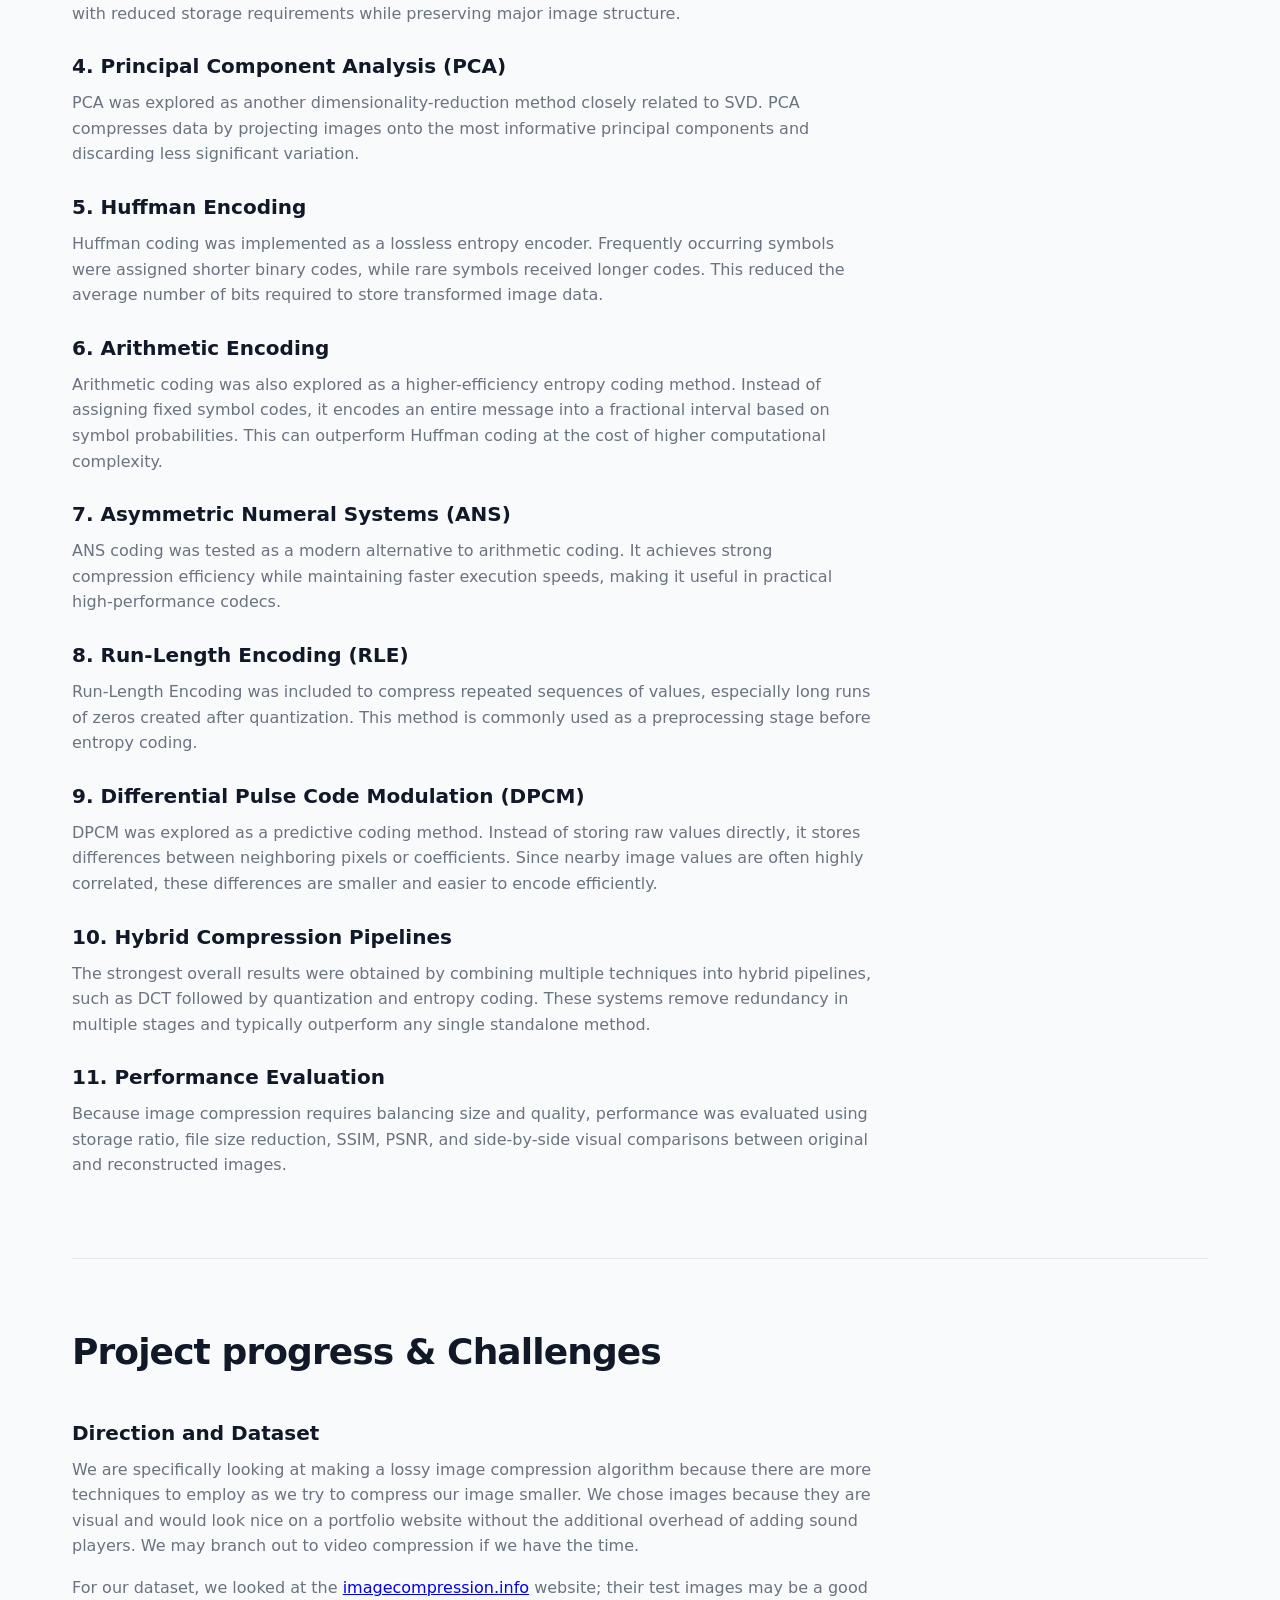
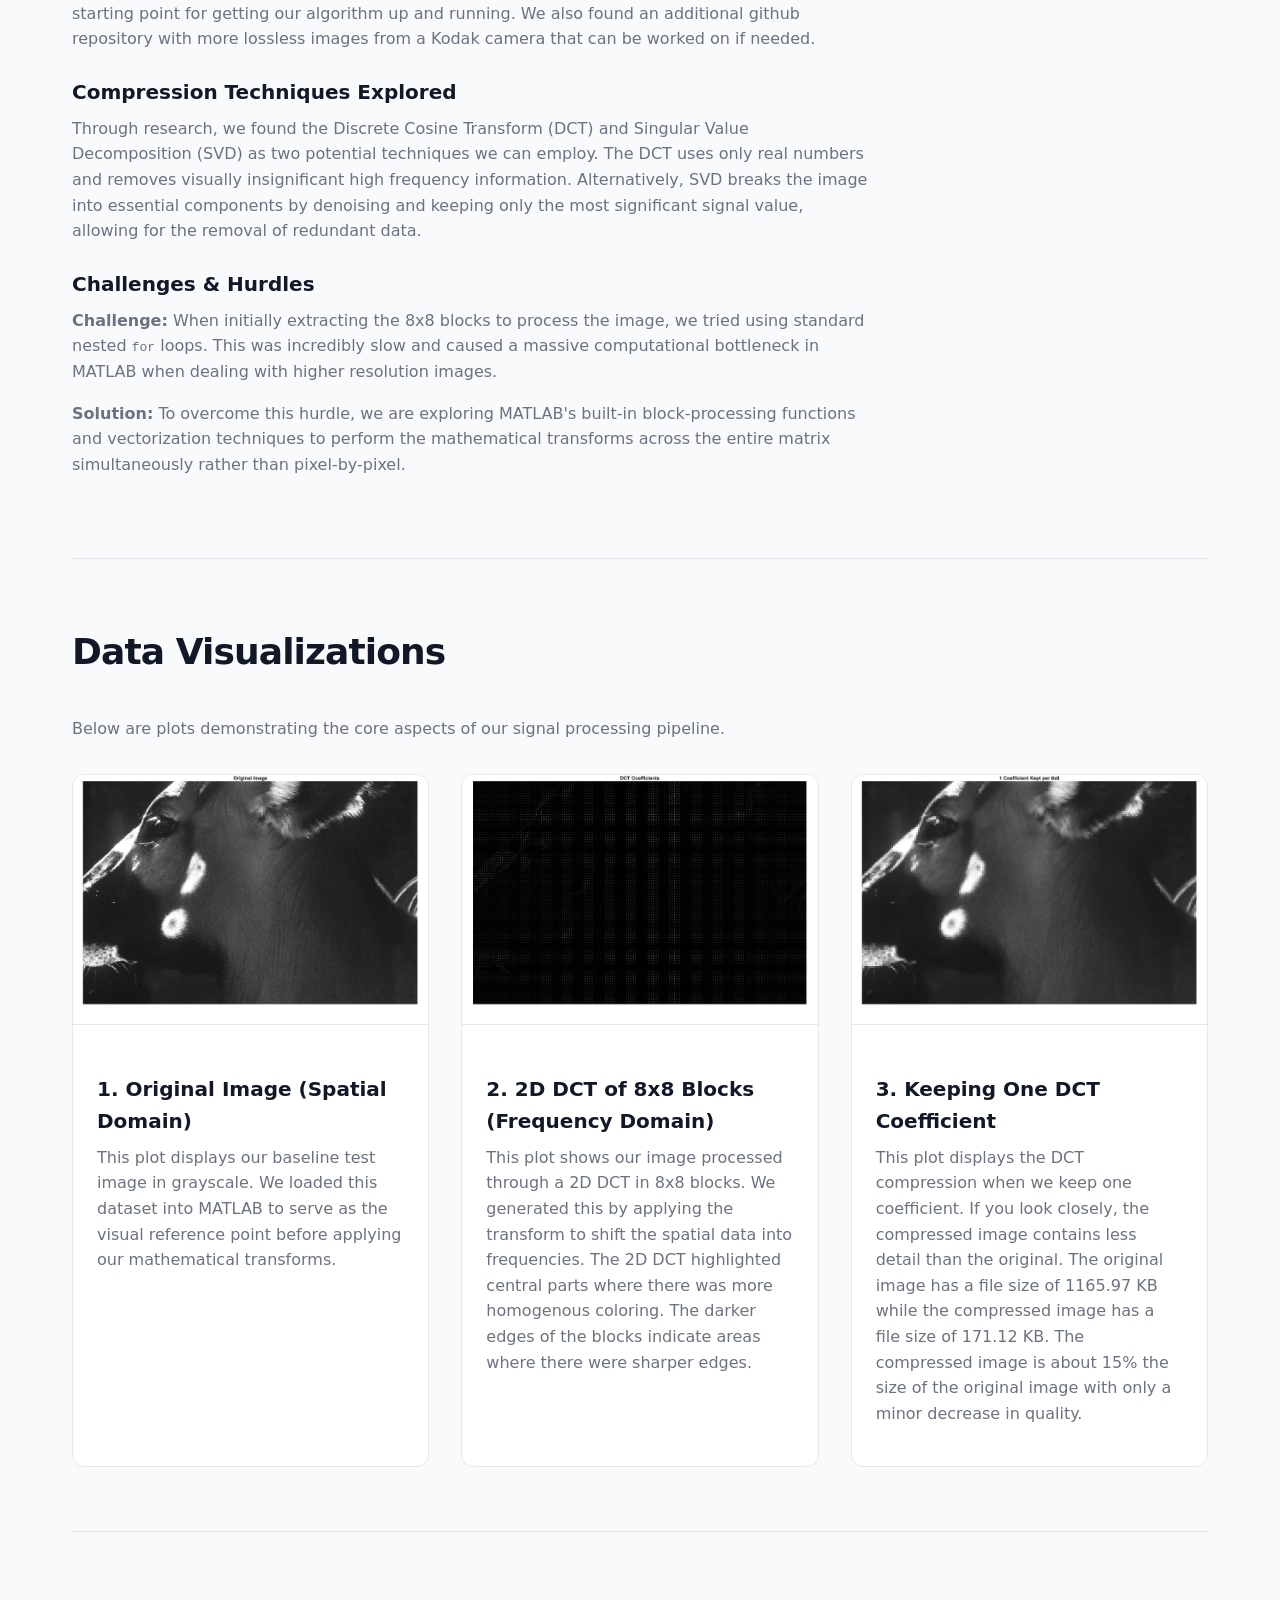
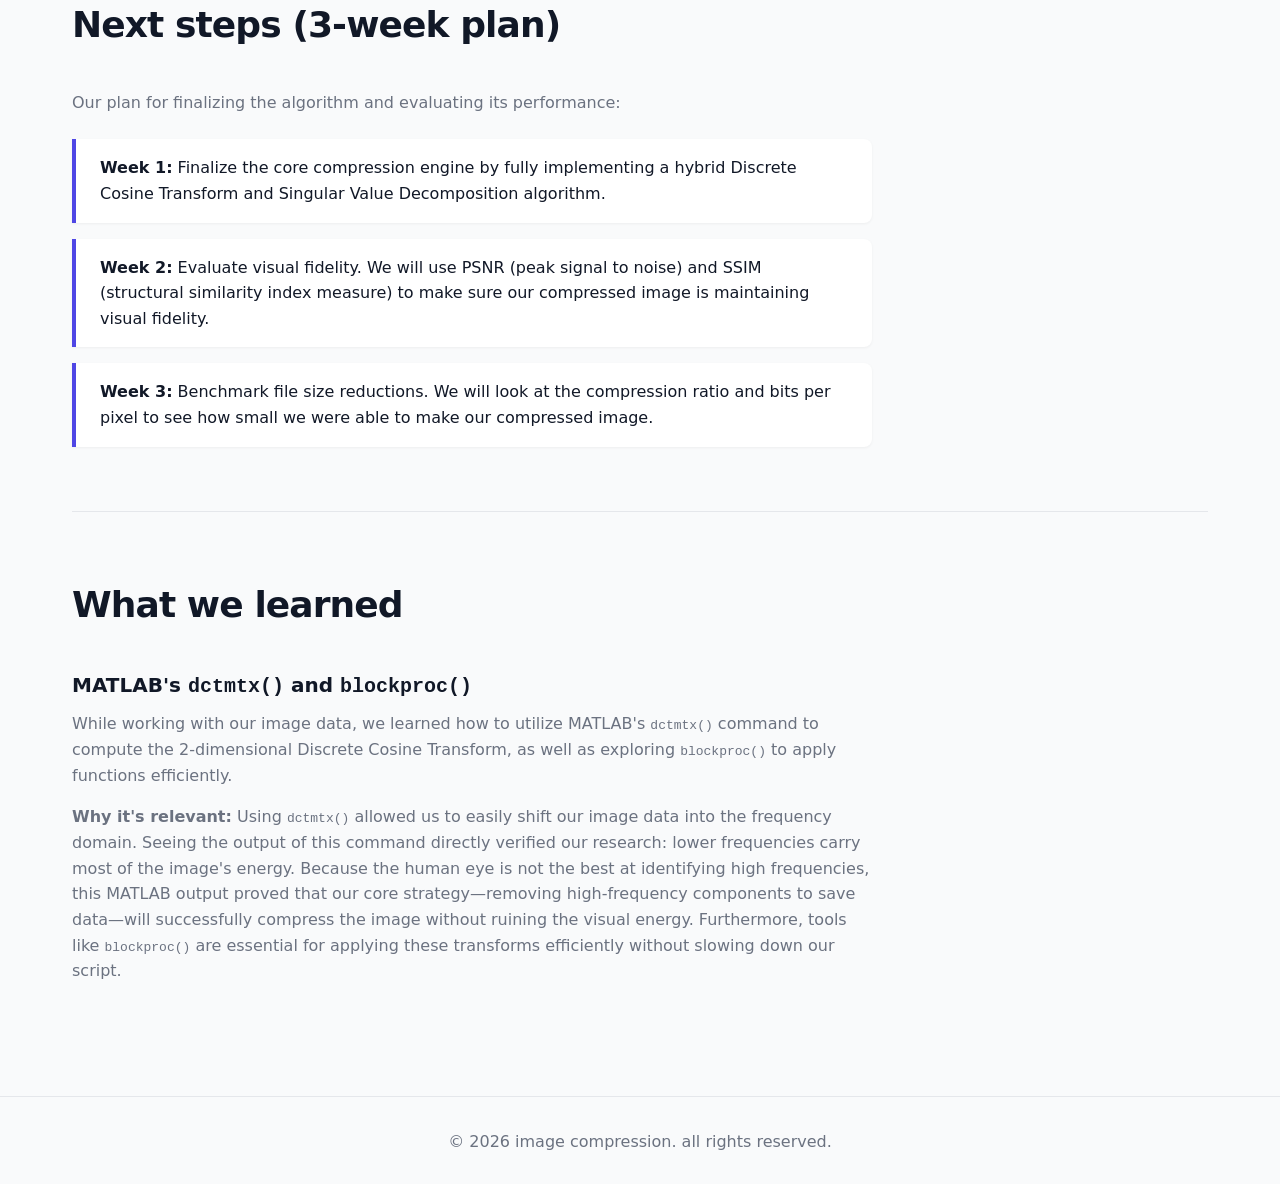
==== commit 7fc54a42: "Update index.html   Methods section" ====
--- a/docs/index.html
+++ b/docs/index.html
@@ -212,6 +212,7 @@
             <div class="logo">Image compression</div>
             <div class="nav-links">
                 <a href="#overview">Overview</a>
+                <a href="#methods">Methods</a>
                 <a href="#progress">Progress</a>
                 <a href="#data">Data plots</a>
                 <a href="#plan">Plan</a>
@@ -228,24 +229,84 @@
 
     <main class="container">
      <section id="overview" class="content-section">
-    <h2>Project Overview</h2>
-
-    <p>
-        Digital images require significant storage space and network bandwidth, making efficient compression essential for modern applications such as websites, mobile devices, streaming platforms, and cloud storage. The goal of this project was to design and evaluate a custom image compression codec capable of reducing file size while preserving perceptual image quality.
-    </p>
-
-    <p>
-        Our approach focused on lossy compression, where visually insignificant information can be removed to achieve stronger compression ratios than traditional lossless methods. We explored multiple techniques including the Discrete Cosine Transform (DCT), Singular Value Decomposition (SVD), quantization, and entropy coding methods such as Huffman and ANS coding.
-    </p>
-
-    <p>
-        By combining classical DSP tools with modern coding strategies, we created and benchmarked several compression pipelines against existing standards such as JPEG. Performance was evaluated using compression ratio, bits per pixel, PSNR, SSIM, runtime, and visual reconstruction quality.
-    </p>
-
-    <p>
-        This project demonstrates how signal processing principles remain highly relevant in modern multimedia systems and how hybrid methods can produce efficient compression without major sacrifices in image fidelity.
-    </p>
-</section>   
+        <h2>Project Overview</h2>
+    
+            <p>
+                Digital images require significant storage space and network bandwidth, making efficient compression essential for modern applications such as websites, mobile devices, streaming platforms, and cloud storage. The goal of this project was to design and evaluate a custom image compression codec capable of reducing file size while preserving perceptual image quality.
+            </p>
+        
+            <p>
+                By combining classical DSP tools with modern coding strategies, we created and benchmarked several compression pipelines against existing standards such as JPEG. Performance was evaluated using compression ratio, bits per pixel, PSNR, SSIM, runtime, and visual reconstruction quality.
+            </p>
+        
+        </section>   
+    
+        
+      <section id="methods" class="content-section">
+            <h2>Methods</h2>
+        
+            <p>
+                Our project explored multiple image compression techniques that combine transform coding, predictive coding, dimensionality reduction, and entropy encoding.
+        
+            <h3>1. Discrete Cosine Transform (DCT)</h3>
+            <p>
+                The Discrete Cosine Transform was one of the primary methods used in this project. Images were divided into 8×8 blocks, and each block was transformed from the spatial domain into the frequency domain. This concentrates most of the image energy into a small number of low-frequency coefficients. High-frequency coefficients, which are less noticeable to the human eye, can then be reduced or removed for compression. This same principle is widely used in JPEG compression.
+            </p>
+        
+            <h3>2. Quantization</h3>
+            <p>
+                Quantization reduces the precision of transformed coefficients after the DCT stage. Smaller high-frequency values are rounded or discarded, significantly lowering the amount of data that must be stored. This process is one of the main reasons lossy compression can achieve high compression ratios.
+            </p>
+        
+            <h3>3. Singular Value Decomposition (SVD)</h3>
+            <p>
+                As an alternative compression strategy, we implemented Singular Value Decomposition. SVD factorizes the image matrix into three matrices and allows reconstruction using only the largest singular values. By keeping only the most significant components, the image can be approximated with reduced storage requirements while preserving major image structure.
+            </p>
+        
+            <h3>4. Principal Component Analysis (PCA)</h3>
+            <p>
+                PCA was explored as another dimensionality-reduction method closely related to SVD. PCA compresses data by projecting images onto the most informative principal components and discarding less significant variation.
+            </p>
+        
+            <h3>5. Huffman Encoding</h3>
+            <p>
+                Huffman coding was implemented as a lossless entropy encoder. Frequently occurring symbols were assigned shorter binary codes, while rare symbols received longer codes. This reduced the average number of bits required to store transformed image data.
+            </p>
+        
+            <h3>6. Arithmetic Encoding</h3>
+            <p>
+                Arithmetic coding was also explored as a higher-efficiency entropy coding method. Instead of assigning fixed symbol codes, it encodes an entire message into a fractional interval based on symbol probabilities. This can outperform Huffman coding at the cost of higher computational complexity.
+            </p>
+        
+            <h3>7. Asymmetric Numeral Systems (ANS)</h3>
+            <p>
+                ANS coding was tested as a modern alternative to arithmetic coding. It achieves strong compression efficiency while maintaining faster execution speeds, making it useful in practical high-performance codecs.
+            </p>
+        
+            <h3>8. Run-Length Encoding (RLE)</h3>
+            <p>
+                Run-Length Encoding was included to compress repeated sequences of values, especially long runs of zeros created after quantization. This method is commonly used as a preprocessing stage before entropy coding.
+            </p>
+        
+            <h3>9. Differential Pulse Code Modulation (DPCM)</h3>
+            <p>
+                DPCM was explored as a predictive coding method. Instead of storing raw values directly, it stores differences between neighboring pixels or coefficients. Since nearby image values are often highly correlated, these differences are smaller and easier to encode efficiently.
+            </p>
+        
+            <h3>10. Hybrid Compression Pipelines</h3>
+            <p>
+                The strongest overall results were obtained by combining multiple techniques into hybrid pipelines, such as DCT followed by quantization and entropy coding. These systems remove redundancy in multiple stages and typically outperform any single standalone method.
+            </p>
+        
+            <h3>11. Performance Evaluation</h3>
+            <p>
+                Because image compression requires balancing size and quality, performance was evaluated using storage ratio, file size reduction, SSIM, PSNR, and side-by-side visual comparisons between original and reconstructed images.
+            </p>
+        </section>
+        
+
+        
+        
         <section id="progress" class="content-section">
             <h2>Project progress &amp; Challenges</h2>
             <h3>Direction and Dataset</h3>
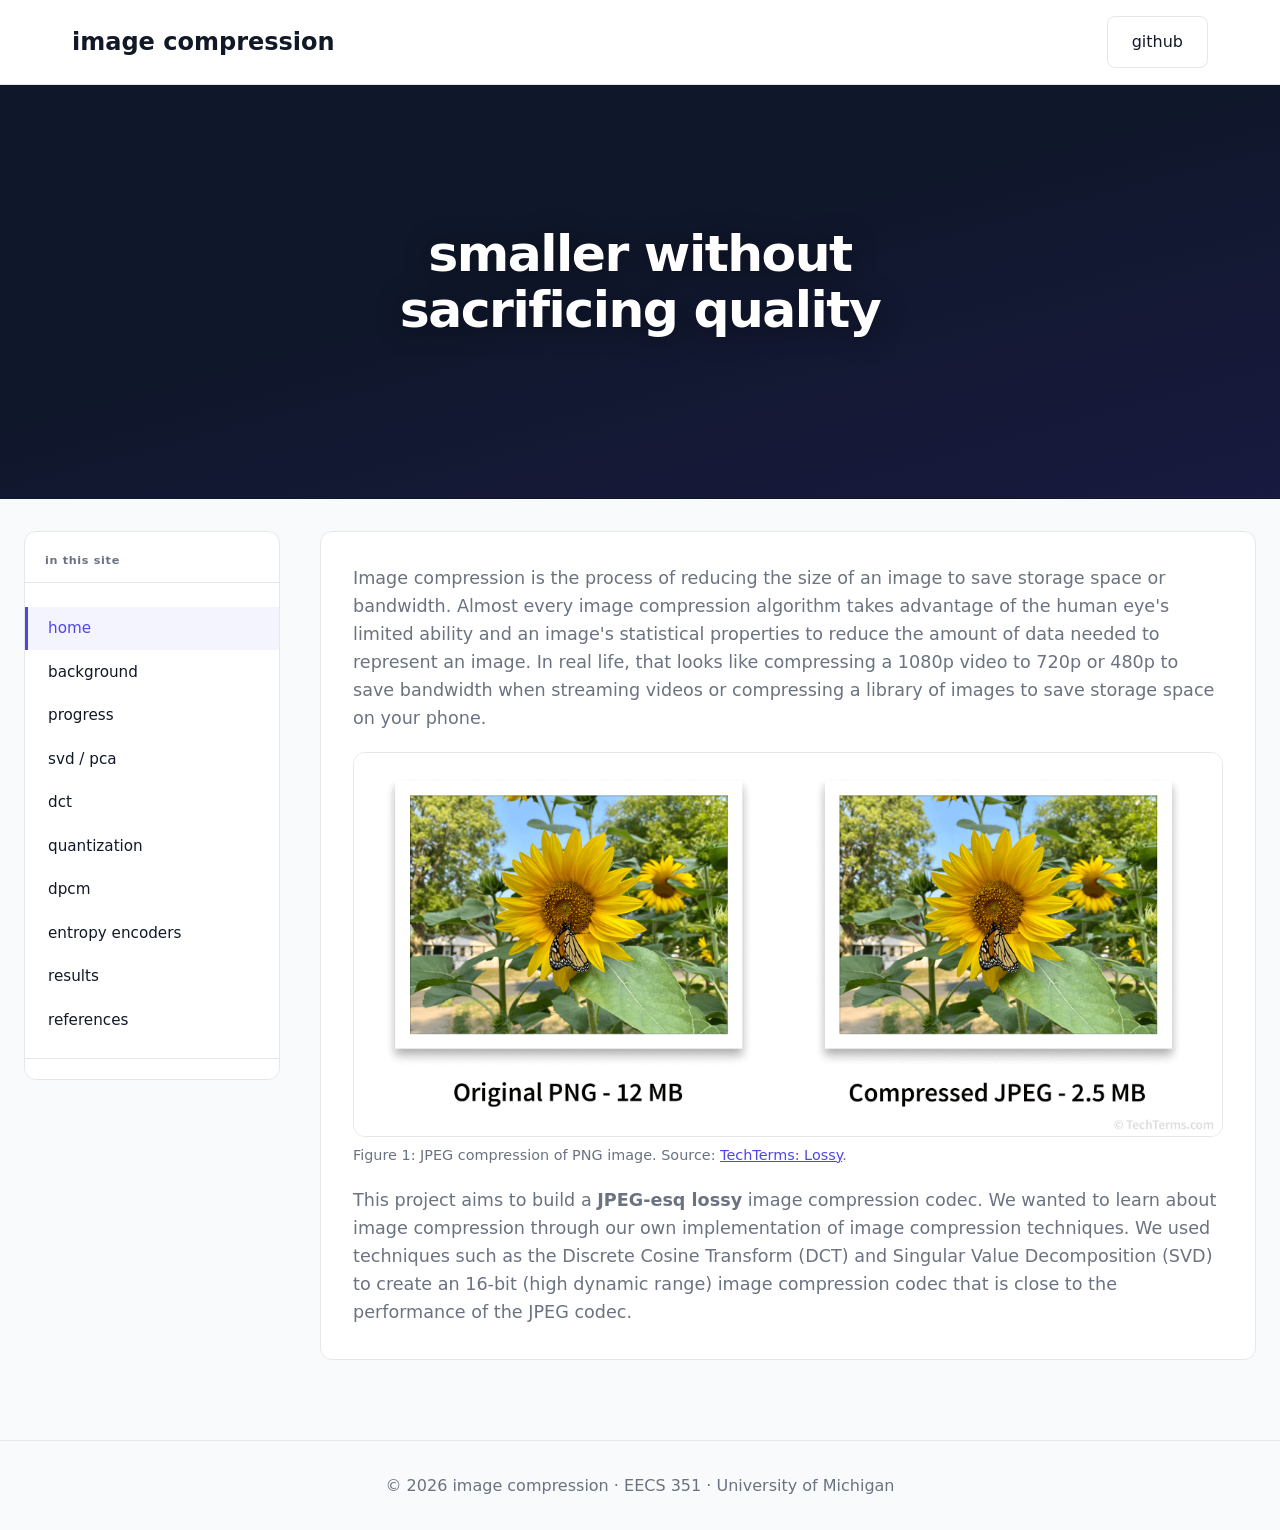
==== commit 6fef060e: "remove reflection and team, added math" ====
--- a/docs/index.html
+++ b/docs/index.html
@@ -1,399 +1,130 @@
-<html lang="en"><head>
+<!DOCTYPE html>
+<html lang="en">
+<head>
+    <!-- styles: same design tokens & components as before, now in css/site.css for all pages -->
     <meta charset="UTF-8">
     <meta name="viewport" content="width=device-width, initial-scale=1.0">
-    <title>Image Compression Project</title>
-    <style>
-        /* --- EASY MODIFY: Color Palette & Fonts --- */
-        :root {
-            --primary-color: #4f46e5;      
-            --primary-hover: #4338ca;
-            --bg-color: #f9fafb;           
-            --surface-color: #ffffff;      
-            --text-main: #111827;
-            --text-muted: #6b7280;
-            --border-color: #e5e7eb;
-            --font-family: system-ui, -apple-system, BlinkMacSystemFont, "Segoe UI", Roboto, sans-serif;
-        }
-
-        /* --- BASE STYLES --- */
-        * {
-            box-sizing: border-box;
-            margin: 0;
-            padding: 0;
-        }
-
-        body {
-            font-family: var(--font-family);
-            background-color: var(--bg-color);
-            color: var(--text-main);
-            line-height: 1.6;
-            scroll-behavior: smooth; 
-        }
-
-        .container {
-            max-width: 1200px;
-            margin: 0 auto;
-            padding: 0 2rem;
-        }
-
-        /* --- NAVIGATION --- */
-        nav {
-            background-color: var(--surface-color);
-            border-bottom: 1px solid var(--border-color);
-            padding: 1rem 0;
-            position: sticky;
-            top: 0;
-            z-index: 100;
-        }
-
-        .nav-content {
-            display: flex;
-            justify-content: space-between;
-            align-items: center;
-        }
-
-        .logo {
-            font-size: 1.5rem;
-            font-weight: 700;
-        }
-
-        .nav-links {
-            display: flex;
-            gap: 2rem;
-            align-items: center;
-        }
-
-        .nav-links a {
-            text-decoration: none;
-            color: var(--text-main);
-            font-weight: 500;
-            transition: color 0.2s;
-            text-transform: lowercase; /* Forces lowercase */
-        }
-
-        .nav-links a:hover {
-            color: var(--primary-color);
-        }
-
-        /* --- HERO SECTION --- */
-        .hero {
-            padding: 6rem 0 4rem 0;
-            text-align: center;
-        }
-
-        .hero h1 {
-            font-size: 3rem;
-            margin-bottom: 1rem;
-            letter-spacing: -0.025em;
-        }
-
-        .hero p {
-            font-size: 1.25rem;
-            color: var(--text-muted);
-            max-width: 600px;
-            margin: 0 auto 2rem auto;
-        }
-
-        .btn {
-            display: inline-block;
-            background-color: var(--primary-color);
-            color: white;
-            padding: 0.75rem 1.5rem;
-            border-radius: 0.5rem;
-            text-decoration: none;
-            font-weight: 500;
-            transition: background-color 0.2s;
-            border: none;
-            cursor: pointer;
-        }
-
-        .btn:hover {
-            background-color: var(--primary-hover);
-        }
-
-        /* --- CONTENT SECTIONS --- */
-        .content-section {
-            padding: 4rem 0;
-            border-bottom: 1px solid var(--border-color);
-        }
-
-        .content-section:last-of-type {
-            border-bottom: none;
-        }
-
-        .content-section h2 {
-            font-size: 2.25rem;
-            letter-spacing: -0.025em;
-            margin-bottom: 1.5rem;
-            color: var(--text-main);
-            padding-bottom: 0.75rem; 
-        }
-
-        .content-section h3 {
-            font-size: 1.25rem;
-            margin: 1.5rem 0 0.5rem 0;
-        }
-
-        .content-section p {
-            color: var(--text-muted);
-            margin-bottom: 1rem;
-            max-width: 800px;
-        }
-
-        /* --- PLOT GRID --- */
-        .plot-grid {
-            display: grid;
-            grid-template-columns: repeat(auto-fit, minmax(300px, 1fr));
-            gap: 2rem;
-            margin-top: 2rem;
-        }
-
-        .plot-card {
-            background-color: var(--surface-color);
-            border: 1px solid var(--border-color);
-            border-radius: 0.75rem;
-            overflow: hidden;
-        }
-
-        .plot-image-placeholder {
-            width: 100%;
-            height: 250px;
-            background-color: #e5e7eb;
-            display: flex;
-            align-items: center;
-            justify-content: center;
-            color: var(--text-muted);
-            font-style: italic;
-            border-bottom: 1px solid var(--border-color);
-        }
-
-        .plot-image {
-            width: 100%;
-            height: 250px;
-            object-fit: cover; /* This crops the image nicely to fit the box without distorting it */
-            border-bottom: 1px solid var(--border-color);
-        }
-
-        .plot-details {
-            padding: 1.5rem;
-        }
-
-        /* --- TIMELINE --- */
-        .timeline {
-            display: flex;
-            flex-direction: column;
-            gap: 1rem;
-            margin-top: 1.5rem;
-        }
-
-        .task {
-            background-color: var(--surface-color);
-            padding: 1rem 1.5rem;
-            border-left: 4px solid var(--primary-color);
-            border-radius: 0 0.5rem 0.5rem 0;
-            box-shadow: 0 1px 3px rgba(0,0,0,0.05);
-            max-width: 800px;
-        }
-
-        /* --- FOOTER --- */
-        footer {
-            text-align: center;
-            padding: 2rem 0;
-            color: var(--text-muted);
-            border-top: 1px solid var(--border-color);
-            margin-top: 2rem;
-        }
-    </style>
+    <title>home</title>
+    <link rel="stylesheet" href="css/site.css">
 </head>
-<body>
+<body class="site-shell">
 
     <nav>
         <div class="container nav-content">
-            <div class="logo">Image compression</div>
+            <div class="logo"><a href="index.html">image compression</a></div>
             <div class="nav-links">
-                <a href="#overview">Overview</a>
-                <a href="#methods">Methods</a>
-                <a href="#progress">Progress</a>
-                <a href="#data">Data plots</a>
-                <a href="#plan">Plan</a>
-                <a href="#learned">Learnings</a>
-                <a href="https://github.com/tdvalencia/image-compression" class="btn" style="background: transparent; border: 1px solid var(--border-color);">github</a>
+                <a href="https://github.com/tdvalencia/image-compression" class="btn" style="background: transparent; border: 1px solid var(--border-color); color: var(--text-main);">github</a>
             </div>
         </div>
     </nav>
 
-    <header class="hero container">
-        <h1>smaller without sacrificing quality.</h1>
-        <p>This project aims to make a custom image compression codec that is on par with modern codecs.</p>
+    <!-- full-bleed splash: swap --hero-splash-image to any wide photo (e.g. a starfield) -->
+    <header class="hero hero--splash" style="--hero-splash-image: url('assets/deer-original.png');" role="banner">
+        <div class="hero-splash__inner">
+            <h1>smaller without sacrificing quality</h1>
+        </div>
     </header>
 
-    <main class="container">
-     <section id="overview" class="content-section">
-        <h2>Project Overview</h2>
-    
-            <p>
-                Digital images require significant storage space and network bandwidth, making efficient compression essential for modern applications such as websites, mobile devices, streaming platforms, and cloud storage. The goal of this project was to design and evaluate a custom image compression codec capable of reducing file size while preserving perceptual image quality.
-            </p>
-        
-            <p>
-                By combining classical DSP tools with modern coding strategies, we created and benchmarked several compression pipelines against existing standards such as JPEG. Performance was evaluated using compression ratio, bits per pixel, PSNR, SSIM, runtime, and visual reconstruction quality.
-            </p>
-        
-        </section>   
-    
-        
-      <section id="methods" class="content-section">
-            <h2>Methods</h2>
-        
-            <p>
-                Our project explored multiple image compression techniques that combine transform coding, predictive coding, dimensionality reduction, and entropy encoding.
-        
-            <h3>1. Discrete Cosine Transform (DCT)</h3>
-            <p>
-                The Discrete Cosine Transform was one of the primary methods used in this project. Images were divided into 8×8 blocks, and each block was transformed from the spatial domain into the frequency domain. This concentrates most of the image energy into a small number of low-frequency coefficients. High-frequency coefficients, which are less noticeable to the human eye, can then be reduced or removed for compression. This same principle is widely used in JPEG compression.
-            </p>
-        
-            <h3>2. Quantization</h3>
-            <p>
-                Quantization reduces the precision of transformed coefficients after the DCT stage. Smaller high-frequency values are rounded or discarded, significantly lowering the amount of data that must be stored. This process is one of the main reasons lossy compression can achieve high compression ratios.
-            </p>
-        
-            <h3>3. Singular Value Decomposition (SVD)</h3>
-            <p>
-                As an alternative compression strategy, we implemented Singular Value Decomposition. SVD factorizes the image matrix into three matrices and allows reconstruction using only the largest singular values. By keeping only the most significant components, the image can be approximated with reduced storage requirements while preserving major image structure.
-            </p>
-        
-            <h3>4. Principal Component Analysis (PCA)</h3>
-            <p>
-                PCA was explored as another dimensionality-reduction method closely related to SVD. PCA compresses data by projecting images onto the most informative principal components and discarding less significant variation.
-            </p>
-        
-            <h3>5. Huffman Encoding</h3>
-            <p>
-                Huffman coding was implemented as a lossless entropy encoder. Frequently occurring symbols were assigned shorter binary codes, while rare symbols received longer codes. This reduced the average number of bits required to store transformed image data.
-            </p>
-        
-            <h3>6. Arithmetic Encoding</h3>
-            <p>
-                Arithmetic coding was also explored as a higher-efficiency entropy coding method. Instead of assigning fixed symbol codes, it encodes an entire message into a fractional interval based on symbol probabilities. This can outperform Huffman coding at the cost of higher computational complexity.
-            </p>
-        
-            <h3>7. Asymmetric Numeral Systems (ANS)</h3>
-            <p>
-                ANS coding was tested as a modern alternative to arithmetic coding. It achieves strong compression efficiency while maintaining faster execution speeds, making it useful in practical high-performance codecs.
-            </p>
-        
-            <h3>8. Run-Length Encoding (RLE)</h3>
-            <p>
-                Run-Length Encoding was included to compress repeated sequences of values, especially long runs of zeros created after quantization. This method is commonly used as a preprocessing stage before entropy coding.
-            </p>
-        
-            <h3>9. Differential Pulse Code Modulation (DPCM)</h3>
-            <p>
-                DPCM was explored as a predictive coding method. Instead of storing raw values directly, it stores differences between neighboring pixels or coefficients. Since nearby image values are often highly correlated, these differences are smaller and easier to encode efficiently.
-            </p>
-        
-            <h3>10. Hybrid Compression Pipelines</h3>
-            <p>
-                The strongest overall results were obtained by combining multiple techniques into hybrid pipelines, such as DCT followed by quantization and entropy coding. These systems remove redundancy in multiple stages and typically outperform any single standalone method.
-            </p>
-        
-            <h3>11. Performance Evaluation</h3>
-            <p>
-                Because image compression requires balancing size and quality, performance was evaluated using storage ratio, file size reduction, SSIM, PSNR, and side-by-side visual comparisons between original and reconstructed images.
-            </p>
-        </section>
-        
+    <div class="site-layout">
+        <aside class="sidebar" aria-label="Site">
+            <div class="sidebar-title">in this site</div>
+            <nav class="sidebar-nav">
+                <a href="index.html" class="is-active">home</a>
+                <a href="background.html">background</a>
+                <a href="progress.html">progress</a>
+                <a href="svd-pca.html">svd / pca</a>
+                <a href="dct.html">dct</a>
+                <a href="quantization.html">quantization</a>
+                <a href="dpcm.html">dpcm</a>
+                <a href="entropy.html">entropy encoders</a>
+                <a href="results.html">results</a>
+                <a href="references.html">references</a>
+            </nav>
+        </aside>
 
-        
-        
-        <section id="progress" class="content-section">
-            <h2>Project progress &amp; Challenges</h2>
-            <h3>Direction and Dataset</h3>
-            <p>
-                We are specifically looking at making a lossy image compression algorithm because there are more techniques to employ as we try to compress our image smaller. We chose images because they are visual and would look nice on a portfolio website without the additional overhead of adding sound players. We may branch out to video compression if we have the time.
-            </p>
-            <p>
-                For our dataset, we looked at the <a href="https://imagecompression.info">imagecompression.info</a> website; their test images may be a good starting point for getting our algorithm up and running. We also found an additional github repository with more lossless images from a Kodak camera that can be worked on if needed.
-            </p>
-            <h3>Compression Techniques Explored</h3>
-            <p>
-                Through research, we found the Discrete Cosine Transform (DCT) and Singular Value Decomposition (SVD) as two potential techniques we can employ. The DCT uses only real numbers and removes visually insignificant high frequency information. Alternatively, SVD breaks the image into essential components by denoising and keeping only the most significant signal value, allowing for the removal of redundant data.
-            </p>
-            <h3>Challenges &amp; Hurdles</h3>
-            <p>
-                <strong>Challenge:</strong> When initially extracting the 8x8 blocks to process the image, we tried using standard nested <code>for</code> loops. This was incredibly slow and caused a massive computational bottleneck in MATLAB when dealing with higher resolution images.
-            </p>
-            <p>
-                <strong>Solution:</strong> To overcome this hurdle, we are exploring MATLAB's built-in block-processing functions and vectorization techniques to perform the mathematical transforms across the entire matrix simultaneously rather than pixel-by-pixel.
-            </p>
-        </section>
+        <div class="main-column">
+            <main>
+                <section class="surface-card">
+                    <!-- <p class="lead">
+                        Start with <strong>background</strong> for motivation, then <strong>progress</strong> for the full course-style report (figures, schedule, MATLAB learnings). Technique tabs break out DCT, SVD/PCA, entropy, quantization, and DPCM; <strong>results</strong> summarize metrics and tradeoffs. Layout inspiration: <a href="https://sites.google.com/umich.edu/eecs351-jwst-diffraction/home">EECS&nbsp;351 JWST team site</a>.
+                    </p>
+                    <p style="color: var(--text-muted); max-width: 720px;">
+                        We focus on <strong style="color: var(--text-main);">lossy</strong> still-image compression: PSNR, SSIM, compression ratio, and side-by-side visuals.
+                    </p>
+                    <h3>
+                        What this project is about
+                    </h3> -->
+                    <p style="color: var(--text-muted); font-size: 1.1rem;">
+                        Image compression is the process of reducing the size of an image to save storage space or bandwidth.
+                        Almost every image compression algorithm takes advantage of the human eye's limited ability and an image's 
+                        statistical properties to reduce the amount of data needed to represent an image. In real life, that looks like
+                        compressing a 1080p video to 720p or 480p to save bandwidth when streaming videos or compressing a
+                        library of images to save storage space on your phone.
+                    </p>
+                    <figure class="figure-simple">
+                        <img src="assets/lossy_524.png" alt="Illustration of lossy JPEG compression at high zoom.">
+                        <figcaption>Figure 1: JPEG compression of PNG image. Source: <a href="https://techterms.com/definition/lossy">TechTerms: Lossy</a>.</figcaption>
+                    </figure>
+                    <p style="color: var(--text-muted); font-size: 1.1rem;">
+                        This project aims to build a <strong>JPEG-esq lossy</strong> image compression codec. 
+                        We wanted to learn about image compression through our own implementation
+                        of image compression techniques. We used techniques such as the Discrete Cosine Transform (DCT) 
+                        and Singular Value Decomposition (SVD) to create an 16-bit (high dynamic range) image compression 
+                        codec that is close to the performance of the JPEG codec.
+                    </p>
+                </section>
 
-        <section id="data" class="content-section">
-            <h2>Data Visualizations</h2>
-            <p>Below are plots demonstrating the core aspects of our signal processing pipeline.</p>
-            
-            <div class="plot-grid">
-                <div class="plot-card">
-                    <img src="assets/deer-original.png" alt="Original Image of a Deer" class="plot-image">
-                    <div class="plot-details">
-                        <h3>1. Original Image (Spatial Domain)</h3>
-                        <p>This plot displays our baseline test image in grayscale. We loaded this dataset into MATLAB to serve as the visual reference point before applying our mathematical transforms.</p>
-                    </div>
-                </div>
-
-                <div class="plot-card">
-                    <img src="assets/deer-8x8-block-coeffs.png" alt="2D DCT of Deer Image" class="plot-image">
-                    <div class="plot-details">
-                        <h3>2. 2D DCT of 8x8 Blocks (Frequency Domain)</h3>
-                        <p>This plot shows our image processed through a 2D DCT in 8x8 blocks. We generated this by applying the transform to shift the spatial data into frequencies. The 2D DCT highlighted central parts where there was more homogenous coloring. The darker edges of the blocks indicate areas where there were sharper edges.</p>
-                    </div>
-                </div>
-
-                <div class="plot-card">
-                    <img src="assets/deer-1-coeffs.png" alt="One Coefficient Kept" class="plot-image">
-                    <div class="plot-details">
-                        <h3>3. Keeping One DCT Coefficient</h3>
-                        <p>This plot displays the DCT compression when we keep one coefficient. If you look closely, the compressed image contains less detail than the original. The original image has a file size of 1165.97 KB while the compressed image has a file size of 171.12 KB. The compressed image is about 15% the size of the original image with only a minor decrease in quality. </p>
-                </div>
-            </div>
-        </div></section>
-
-        <section id="plan" class="content-section">
-            <h2>Next steps (3-week plan)</h2>
-            <p>Our plan for finalizing the algorithm and evaluating its performance:</p>
-            
-            <div class="timeline">
-                <div class="task">
-                    <strong>Week 1:</strong> Finalize the core compression engine by fully implementing a hybrid Discrete Cosine Transform and Singular Value Decomposition algorithm.
-                </div>
-                <div class="task">
-                    <strong>Week 2:</strong> Evaluate visual fidelity. We will use PSNR (peak signal to noise) and SSIM (structural similarity index measure) to make sure our compressed image is maintaining visual fidelity.
-                </div>
-                <div class="task">
-                    <strong>Week 3:</strong> Benchmark file size reductions. We will look at the compression ratio and bits per pixel to see how small we were able to make our compressed image.
-                </div>
-            </div>
-        </section>
-
-        <section id="learned" class="content-section">
-            <h2>What we learned</h2>
-            <h3>MATLAB's <code>dctmtx()</code> and <code>blockproc()</code></h3>
-            <p>
-                While working with our image data, we learned how to utilize MATLAB's <code>dctmtx()</code> command to compute the 2-dimensional Discrete Cosine Transform, as well as exploring <code>blockproc()</code> to apply functions efficiently.
-            </p>
-            <p>
-                <strong>Why it's relevant:</strong> Using <code>dctmtx()</code> allowed us to easily shift our image data into the frequency domain. Seeing the output of this command directly verified our research: lower frequencies carry most of the image's energy. Because the human eye is not the best at identifying high frequencies, this MATLAB output proved that our core strategy—removing high-frequency components to save data—will successfully compress the image without ruining the visual energy. Furthermore, tools like <code>blockproc()</code> are essential for applying these transforms efficiently without slowing down our script.
-            </p>
-        </section>
-
-    </main>
+                <!-- <div class="teaser-grid">
+                    <a class="teaser-card" href="background.html">
+                        <h3>Background</h3>
+                        <p>Motivation, problem framing, and how the project fits EECS&nbsp;351.</p>
+                        <span class="more">open background →</span>
+                    </a>
+                    <a class="teaser-card" href="progress.html">
+                        <h3>Progress report</h3>
+                        <p>Direction, dataset, hurdles, DCT figures, 3-week plan, and what we learned.</p>
+                        <span class="more">open progress →</span>
+                    </a>
+                    <a class="teaser-card" href="svd-pca.html">
+                        <h3>SVD / PCA</h3>
+                        <p>Low-rank SVD view and PCA color prefilter before blocking.</p>
+                        <span class="more">open svd / pca →</span>
+                    </a>
+                    <a class="teaser-card" href="dct.html">
+                        <h3>DCT</h3>
+                        <p>8×8 orthonormal DCT, zig-zag, DC/AC split, and figure gallery.</p>
+                        <span class="more">open dct →</span>
+                    </a>
+                    <a class="teaser-card" href="quantization.html">
+                        <h3>Quantization</h3>
+                        <p>Frequency-shaped matrices and PCA-aware per-channel scaling.</p>
+                        <span class="more">open quantization →</span>
+                    </a>
+                    <a class="teaser-card" href="dpcm.html">
+                        <h3>DPCM</h3>
+                        <p>Differential coding on the DC coefficient chain.</p>
+                        <span class="more">open dpcm →</span>
+                    </a>
+                    <a class="teaser-card" href="entropy.html">
+                        <h3>Entropy encoders</h3>
+                        <p>Huffman streams, ANS, and arithmetic experiments on RLE symbols.</p>
+                        <span class="more">open entropy →</span>
+                    </a>
+                    <a class="teaser-card" href="results.html">
+                        <h3>Results</h3>
+                        <p>Compression ratio, PSNR/SSIM, and what worked across pipelines.</p>
+                        <span class="more">open results →</span>
+                    </a>
+                </div> -->
+            </main>
+        </div>
+    </div>
 
     <footer>
         <div class="container">
-            <p>© 2026 image compression. all rights reserved.</p>
+            <p>© 2026 image compression · EECS 351 · University of Michigan</p>
         </div>
     </footer>
 
-
-</body></html>
+</body>
+</html>
--- a/docs/css/site.css
+++ b/docs/css/site.css
@@ -0,0 +1,579 @@
+/* --- EASY MODIFY: Color Palette & Fonts --- */
+:root {
+    --primary-color: #4f46e5;
+    --primary-hover: #4338ca;
+    --bg-color: #f9fafb;
+    --surface-color: #ffffff;
+    --text-main: #111827;
+    --text-muted: #6b7280;
+    --border-color: #e5e7eb;
+    --font-family: system-ui, -apple-system, BlinkMacSystemFont, "Segoe UI", Roboto, sans-serif;
+}
+
+/* --- BASE STYLES --- */
+* {
+    box-sizing: border-box;
+    margin: 0;
+    padding: 0;
+}
+
+body {
+    font-family: var(--font-family);
+    background-color: var(--bg-color);
+    color: var(--text-main);
+    line-height: 1.6;
+    scroll-behavior: smooth;
+}
+
+.container {
+    max-width: 1200px;
+    margin: 0 auto;
+    padding: 0 2rem;
+}
+
+/* --- TOP NAVIGATION (full width) --- */
+nav {
+    background-color: var(--surface-color);
+    border-bottom: 1px solid var(--border-color);
+    padding: 1rem 0;
+    position: sticky;
+    top: 0;
+    z-index: 100;
+}
+
+.nav-content {
+    display: flex;
+    justify-content: space-between;
+    align-items: center;
+}
+
+.logo {
+    font-size: 1.5rem;
+    font-weight: 700;
+}
+
+.logo a {
+    text-decoration: none;
+    color: var(--text-main);
+}
+
+.nav-links {
+    display: flex;
+    gap: 2rem;
+    align-items: center;
+}
+
+.nav-links a {
+    text-decoration: none;
+    color: var(--text-main);
+    font-weight: 500;
+    transition: color 0.2s;
+    text-transform: lowercase;
+}
+
+.nav-links a:hover {
+    color: var(--primary-color);
+}
+
+/* --- JWST-STYLE: sidebar + main column --- */
+.site-shell {
+    display: flex;
+    flex-direction: column;
+    min-height: 100vh;
+}
+
+.site-layout {
+    display: flex;
+    flex: 1;
+    width: 100%;
+    max-width: 1320px;
+    margin: 0 auto;
+    padding: 2rem 1.5rem 3rem;
+    gap: 2.5rem;
+    align-items: flex-start;
+}
+
+.sidebar {
+    width: 256px;
+    flex-shrink: 0;
+    position: sticky;
+    top: 5.5rem;
+    align-self: flex-start;
+    background: var(--surface-color);
+    border: 1px solid var(--border-color);
+    border-radius: 0.75rem;
+    padding: 1.25rem 0;
+}
+
+.sidebar-title {
+    font-size: 0.7rem;
+    font-weight: 600;
+    letter-spacing: 0.06em;
+    color: var(--text-muted);
+    padding: 0 1.25rem 0.75rem;
+    border-bottom: 1px solid var(--border-color);
+    margin-bottom: 0.5rem;
+    text-transform: lowercase;
+}
+
+.sidebar-nav {
+    display: flex;
+    flex-direction: column;
+}
+
+.sidebar-nav a {
+    display: block;
+    padding: 0.6rem 1.25rem;
+    text-decoration: none;
+    color: var(--text-main);
+    font-weight: 500;
+    font-size: 0.95rem;
+    text-transform: lowercase;
+    border-left: 3px solid transparent;
+    transition: background 0.15s, color 0.15s, border-color 0.15s;
+}
+
+.sidebar-nav a:hover {
+    background: var(--bg-color);
+    color: var(--primary-color);
+}
+
+.sidebar-nav a.is-active {
+    color: var(--primary-color);
+    background: rgba(79, 70, 229, 0.06);
+    border-left-color: var(--primary-color);
+}
+
+.sidebar-nav .sidebar-external {
+    margin: 0.75rem 1rem 0;
+    text-align: center;
+}
+
+.main-column {
+    flex: 1;
+    min-width: 0;
+}
+
+/* --- HERO SECTION --- */
+.hero {
+    padding: 3rem 0 2.5rem 0;
+    text-align: center;
+}
+
+.hero.hero--compact {
+    padding: 2rem 0 1.5rem;
+    text-align: left;
+}
+
+.hero h1 {
+    font-size: 2.5rem;
+    margin-bottom: 1rem;
+    letter-spacing: -0.025em;
+}
+
+.hero.hero--compact h1 {
+    font-size: 2rem;
+}
+
+.hero p {
+    font-size: 1.125rem;
+    color: var(--text-muted);
+    max-width: 640px;
+    margin: 0 auto 1.5rem auto;
+}
+
+.hero.hero--compact p {
+    margin-left: 0;
+    margin-right: 0;
+}
+
+/* --- HOME SPLASH: full-width image + overlaid text (JWST-style) --- */
+.hero.hero--splash {
+    --hero-splash-image: none;
+    position: relative;
+    min-height: clamp(280px, 46vh, 560px);
+    display: flex;
+    align-items: center;
+    justify-content: center;
+    text-align: center;
+    padding: 0;
+    margin: 0;
+    border-bottom: 1px solid rgba(15, 23, 42, 0.25);
+    background-color: #0f172a;
+    background-image:
+        linear-gradient(
+            165deg,
+            rgba(15, 23, 42, 0.82) 0%,
+            rgba(15, 23, 42, 0.35) 42%,
+            rgba(30, 27, 75, 0.65) 100%
+        ),
+        var(--hero-splash-image);
+    background-size: cover;
+    background-position: center 35%;
+    background-repeat: no-repeat;
+}
+
+.hero-splash__inner {
+    position: relative;
+    z-index: 1;
+    width: 100%;
+    max-width: 44rem;
+    margin: 0 auto;
+    padding: clamp(2.75rem, 8vw, 5.5rem) 1.5rem;
+}
+
+.hero.hero--splash h1 {
+    color: #fff;
+    font-size: clamp(1.85rem, 4.2vw, 3.15rem);
+    line-height: 1.12;
+    margin-bottom: 1.1rem;
+    letter-spacing: -0.03em;
+    text-shadow: 0 2px 28px rgba(0, 0, 0, 0.45), 0 1px 0 rgba(0, 0, 0, 0.2);
+}
+
+.hero.hero--splash p {
+    color: rgba(255, 255, 255, 0.93);
+    font-size: clamp(1.02rem, 2vw, 1.22rem);
+    line-height: 1.55;
+    max-width: 36rem;
+    margin: 0 auto;
+    text-shadow: 0 1px 18px rgba(0, 0, 0, 0.5);
+}
+
+.btn {
+    display: inline-block;
+    background-color: var(--primary-color);
+    color: white;
+    padding: 0.75rem 1.5rem;
+    border-radius: 0.5rem;
+    text-decoration: none;
+    font-weight: 500;
+    transition: background-color 0.2s;
+    border: none;
+    cursor: pointer;
+}
+
+.btn:hover {
+    background-color: var(--primary-hover);
+}
+
+/* --- simple figure caption (home page) --- */
+.figure-simple {
+    margin: 1.25rem 0;
+}
+
+.figure-simple img {
+    width: 100%;
+    height: auto;
+    display: block;
+    border-radius: 0.75rem;
+    border: 1px solid var(--border-color);
+    box-sizing: border-box;
+}
+
+.figure-simple figcaption,
+figure.doc-figure-slot figcaption {
+    margin-top: 0.5rem;
+    font-size: 0.9rem;
+    color: var(--text-muted);
+    line-height: 1.45;
+}
+
+.figure-simple figcaption a {
+    color: var(--primary-color);
+}
+
+figure.doc-figure-slot figcaption a {
+    color: var(--primary-color);
+}
+
+/* --- Optional figures: real images have no frame; dashed box only for empty placeholders --- */
+figure.doc-figure-slot {
+    margin: 1.5rem 0;
+    max-width: 900px;
+}
+
+figure.doc-figure-slot .doc-figure-slot__media {
+    border: none;
+    background: transparent;
+    padding: 0;
+    border-radius: 0;
+    display: block;
+}
+
+figure.doc-figure-slot .doc-figure-slot__media:has(.doc-figure-slot__hint) {
+    min-height: 160px;
+    border-radius: 0.75rem;
+    border: 1px dashed var(--border-color);
+    background: linear-gradient(165deg, var(--surface-color), var(--bg-color));
+    display: flex;
+    align-items: center;
+    justify-content: center;
+    padding: 1.25rem 1rem;
+}
+
+figure.doc-figure-slot .doc-figure-slot__media img {
+    width: 100%;
+    max-width: 100%;
+    height: auto;
+    display: block;
+    border: 1px solid var(--border-color);
+    border-radius: 0.75rem;
+    box-sizing: border-box;
+}
+
+figure.doc-figure-slot .doc-figure-slot__hint {
+    margin: 0;
+    font-size: 0.88rem;
+    color: var(--text-muted);
+    text-align: center;
+    max-width: 26rem;
+    line-height: 1.45;
+}
+
+/* --- CONTENT SECTIONS --- */
+.content-section {
+    padding: 3rem 0;
+    border-bottom: 1px solid var(--border-color);
+}
+
+.content-section:first-of-type {
+    padding-top: 0;
+}
+
+.content-section:last-of-type {
+    border-bottom: none;
+    padding-bottom: 0;
+}
+
+.content-section h2 {
+    font-size: 2rem;
+    letter-spacing: -0.025em;
+    margin-bottom: 1.25rem;
+    color: var(--text-main);
+    padding-bottom: 0.75rem;
+}
+
+.content-section h3 {
+    font-size: 1.25rem;
+    margin: 1.5rem 0 0.5rem 0;
+}
+
+.content-section p {
+    color: var(--text-muted);
+    margin-bottom: 1rem;
+    max-width: 800px;
+}
+
+.content-section mjx-container {
+    max-width: 100%;
+    overflow-x: auto;
+}
+
+.content-section ul,
+.content-section ol {
+    color: var(--text-muted);
+    max-width: 800px;
+    margin: 0 0 1rem;
+}
+
+.content-section ul {
+    padding-left: 1.35rem;
+}
+
+.content-section ol {
+    padding-left: 1.75rem;
+    list-style-position: outside;
+}
+
+.content-section li {
+    margin-bottom: 0.5rem;
+    padding-left: 0.35rem;
+}
+
+.content-section li:last-child {
+    margin-bottom: 0;
+}
+
+.content-section .reference-list {
+    list-style: none;
+    max-width: 640px;
+    margin: 0 0 1rem;
+    padding-left: 0;
+}
+
+.content-section .reference-list li {
+    margin-bottom: 1rem;
+    padding-left: 0;
+}
+
+.content-section .reference-list li:last-child {
+    margin-bottom: 0;
+}
+
+.content-section a {
+    color: var(--primary-color);
+}
+
+.content-section a:hover {
+    color: var(--primary-hover);
+}
+
+.surface-card {
+    background: var(--surface-color);
+    border: 1px solid var(--border-color);
+    border-radius: 0.75rem;
+    padding: 2rem;
+    margin-bottom: 2rem;
+}
+
+.lead {
+    font-size: 1.1rem;
+    color: var(--text-muted);
+    max-width: 720px;
+    margin-bottom: 1.5rem;
+}
+
+/* --- HOME: teaser grid (optional) --- */
+.teaser-grid {
+    display: grid;
+    grid-template-columns: repeat(auto-fit, minmax(240px, 1fr));
+    gap: 1.25rem;
+    margin-top: 2rem;
+}
+
+.teaser-card {
+    background: var(--surface-color);
+    border: 1px solid var(--border-color);
+    border-radius: 0.75rem;
+    padding: 1.5rem;
+    text-decoration: none;
+    color: inherit;
+    transition: box-shadow 0.2s, border-color 0.2s;
+}
+
+.teaser-card:hover {
+    border-color: var(--primary-color);
+    box-shadow: 0 4px 14px rgba(79, 70, 229, 0.12);
+}
+
+.teaser-card h3 {
+    font-size: 1.1rem;
+    margin: 0 0 0.5rem 0;
+    color: var(--text-main);
+}
+
+.teaser-card p {
+    font-size: 0.9rem;
+    color: var(--text-muted);
+    margin: 0;
+}
+
+.teaser-card .more {
+    display: inline-block;
+    margin-top: 0.75rem;
+    font-weight: 600;
+    font-size: 0.85rem;
+    color: var(--primary-color);
+    text-transform: lowercase;
+}
+
+/* --- PLOT GRID --- */
+.plot-grid {
+    display: grid;
+    grid-template-columns: repeat(auto-fit, minmax(300px, 1fr));
+    gap: 2rem;
+    margin-top: 2rem;
+}
+
+.plot-card {
+    background-color: var(--surface-color);
+    border: 1px solid var(--border-color);
+    border-radius: 0.75rem;
+    overflow: hidden;
+}
+
+.plot-image-placeholder {
+    width: 100%;
+    height: 250px;
+    background-color: #e5e7eb;
+    display: flex;
+    align-items: center;
+    justify-content: center;
+    color: var(--text-muted);
+    font-style: italic;
+    border-bottom: 1px solid var(--border-color);
+}
+
+.plot-image {
+    width: 100%;
+    height: 250px;
+    object-fit: cover;
+    border-bottom: 1px solid var(--border-color);
+}
+
+.plot-details {
+    padding: 1.5rem;
+}
+
+/* --- TIMELINE --- */
+.timeline {
+    display: flex;
+    flex-direction: column;
+    gap: 1rem;
+    margin-top: 1.5rem;
+}
+
+.task {
+    background-color: var(--surface-color);
+    padding: 1rem 1.5rem;
+    border-left: 4px solid var(--primary-color);
+    border-radius: 0 0.5rem 0.5rem 0;
+    box-shadow: 0 1px 3px rgba(0, 0, 0, 0.05);
+    max-width: 800px;
+}
+
+/* --- FOOTER --- */
+footer {
+    text-align: center;
+    padding: 2rem 0;
+    color: var(--text-muted);
+    border-top: 1px solid var(--border-color);
+    margin-top: auto;
+}
+
+@media (max-width: 900px) {
+    .site-layout {
+        flex-direction: column;
+        padding: 1.25rem 1rem 2rem;
+    }
+
+    .sidebar {
+        position: static;
+        width: 100%;
+        top: auto;
+    }
+
+    .sidebar-nav {
+        flex-direction: row;
+        flex-wrap: wrap;
+        gap: 0.25rem;
+    }
+
+    .sidebar-nav a {
+        border-left: none;
+        border-bottom: 3px solid transparent;
+        padding: 0.5rem 0.85rem;
+        border-radius: 0.5rem;
+    }
+
+    .sidebar-nav a.is-active {
+        border-left-color: transparent;
+        border-bottom-color: var(--primary-color);
+    }
+
+    .sidebar-title {
+        border-bottom: none;
+        padding-bottom: 0.25rem;
+    }
+}
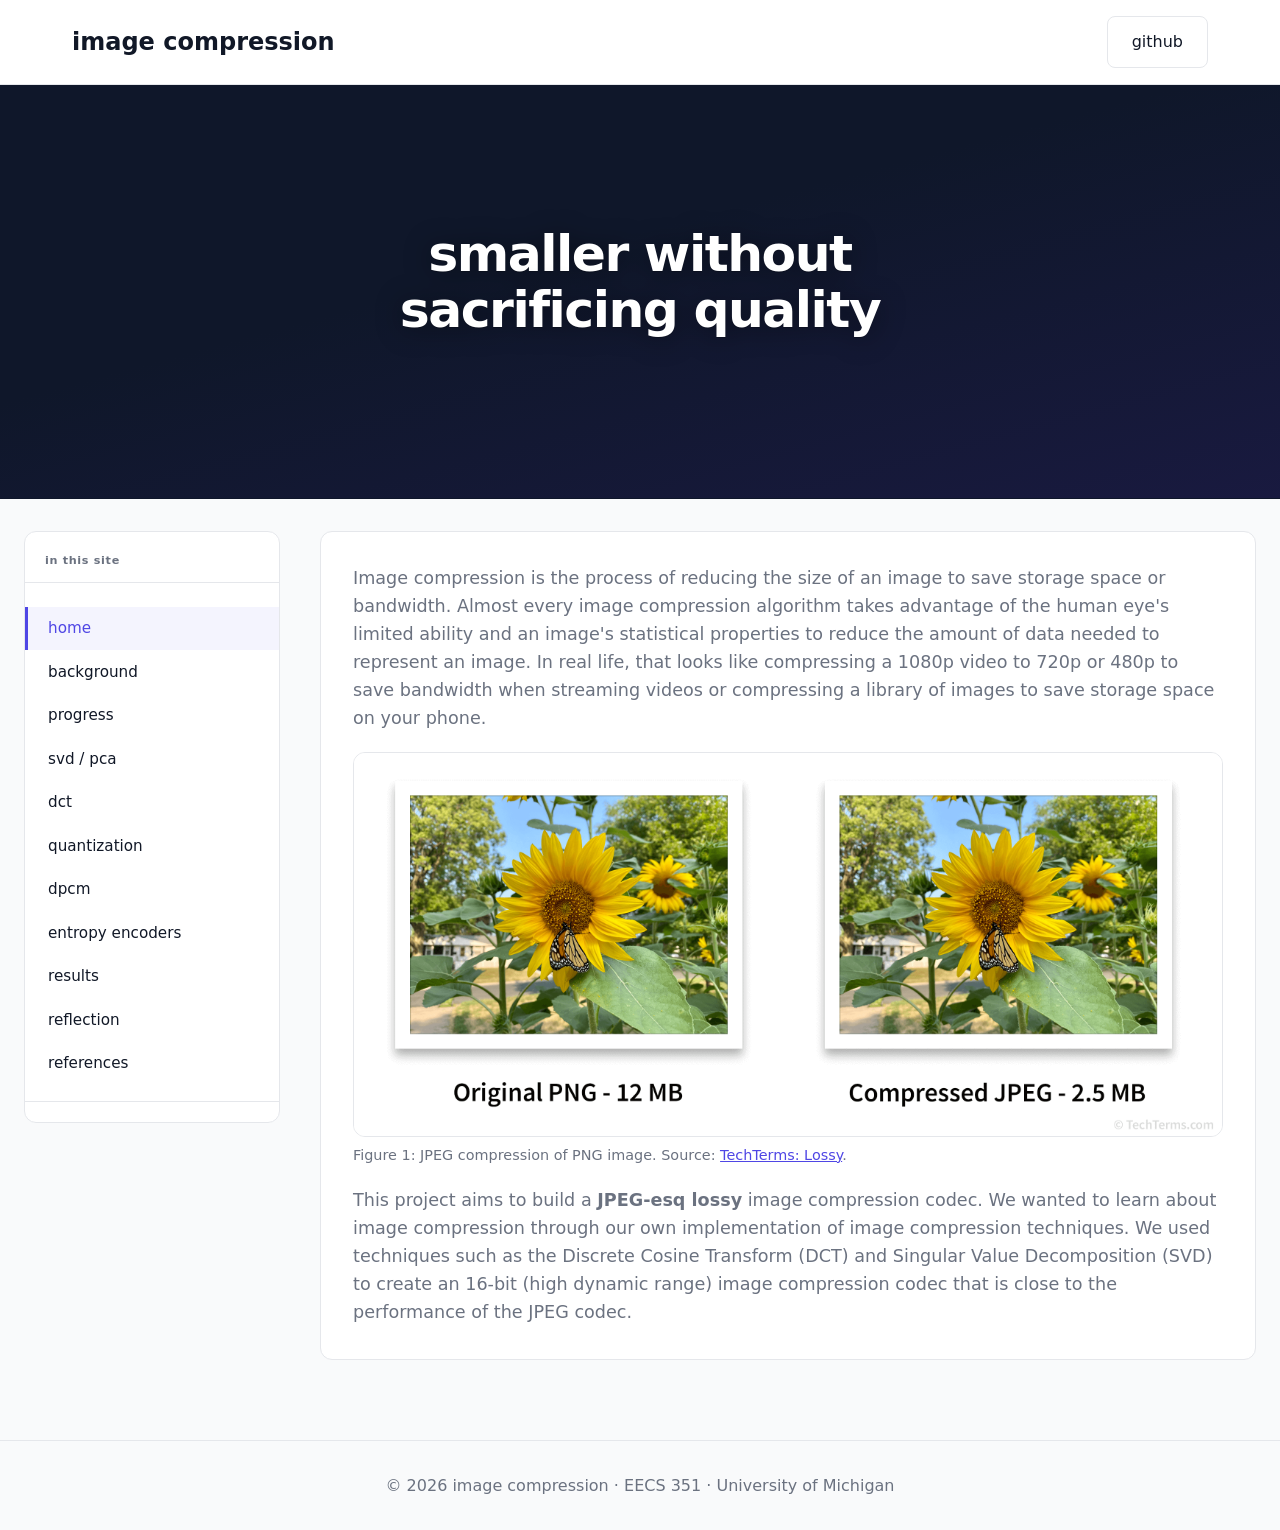
==== commit a8a150f2: "fix conflict in index.html" ====
--- a/docs/index.html
+++ b/docs/index.html
@@ -38,6 +38,7 @@
                 <a href="dpcm.html">dpcm</a>
                 <a href="entropy.html">entropy encoders</a>
                 <a href="results.html">results</a>
+                <a href="reflection.html">reflection</a>
                 <a href="references.html">references</a>
             </nav>
         </aside>
--- a/docs/css/site.css
+++ b/docs/css/site.css
@@ -516,6 +516,26 @@
     padding: 1.5rem;
 }
 
+/* --- TABLE STYLES --- */
+table {
+    border-collapse: collapse;
+    margin-top: 1rem;
+    max-width: 600px;
+}
+
+th, td {
+    padding: 10px 20px;
+    text-align: left;
+}
+
+th {
+    font-weight: 600;
+    border-bottom: 2px solid var(--border-color);
+}
+
+tr:not(:last-child) {
+    border-bottom: 1px solid var(--border-color);
+}
 /* --- TIMELINE --- */
 .timeline {
     display: flex;
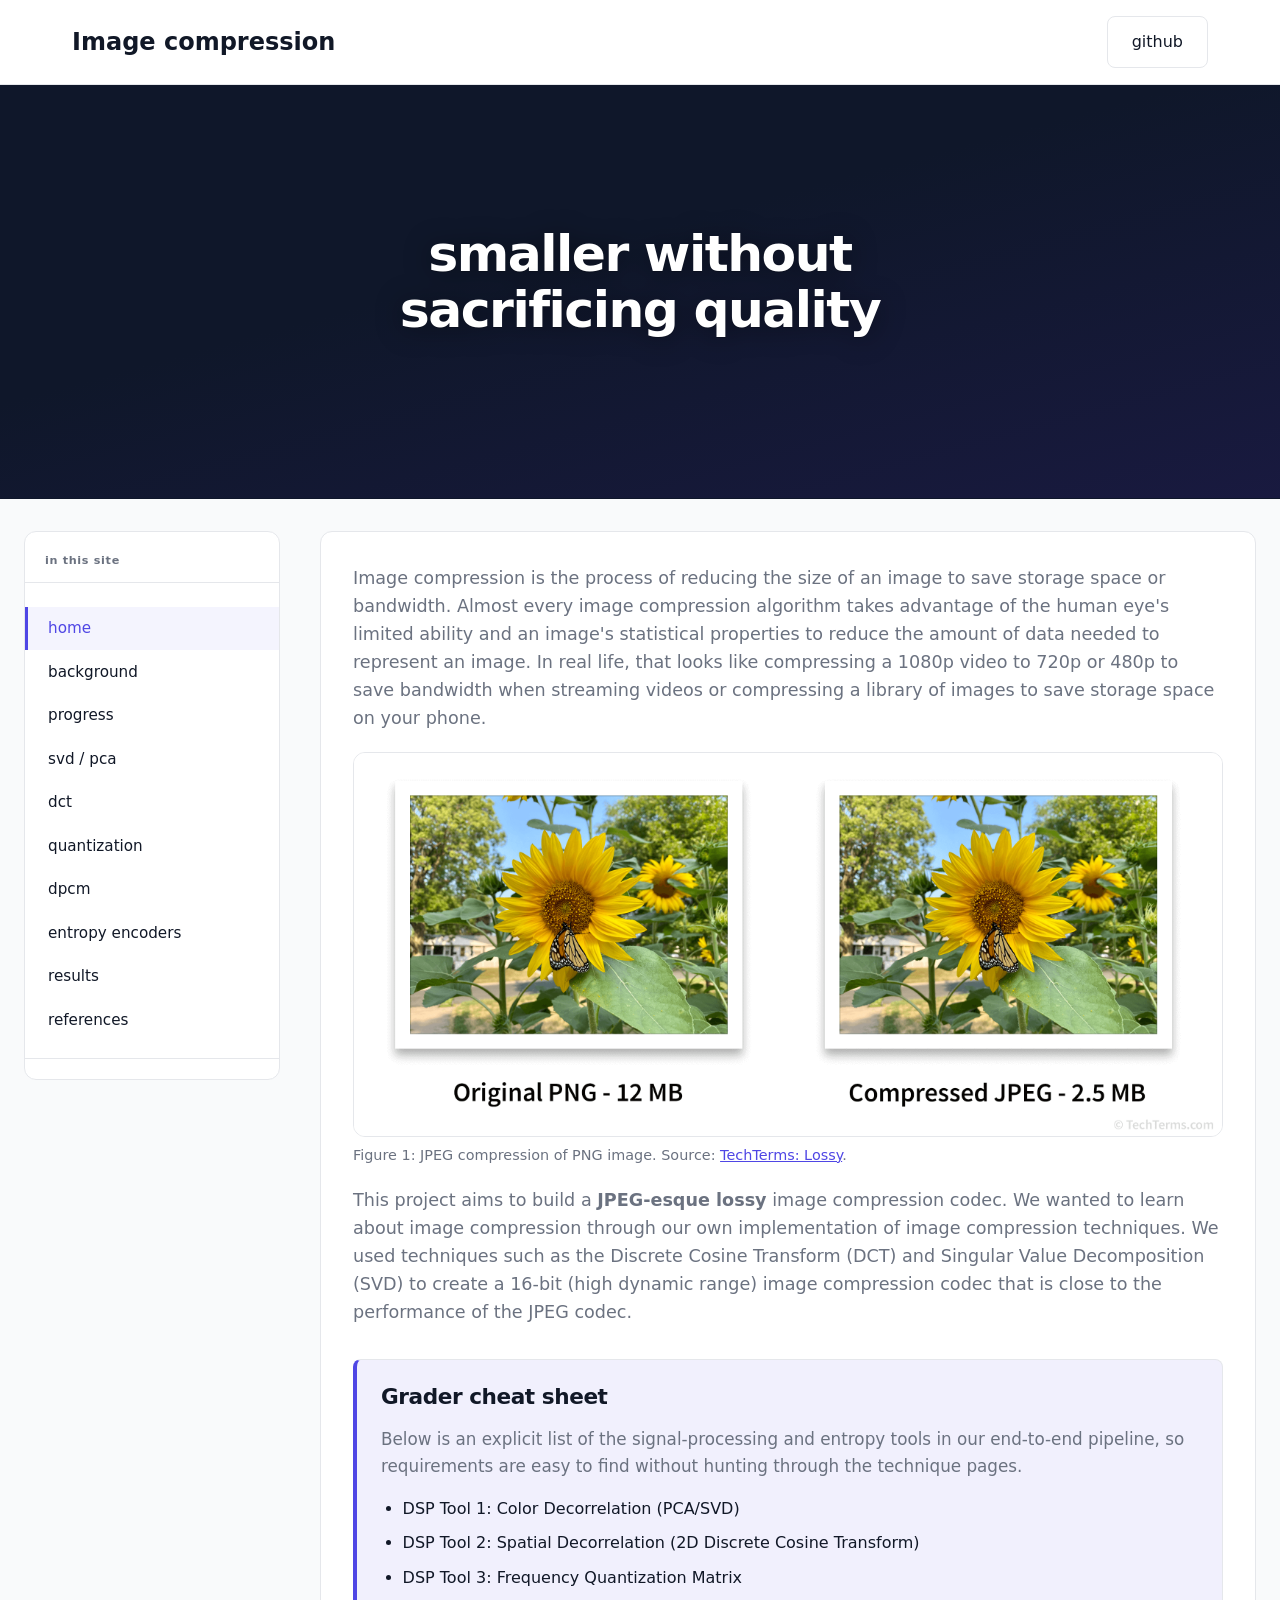
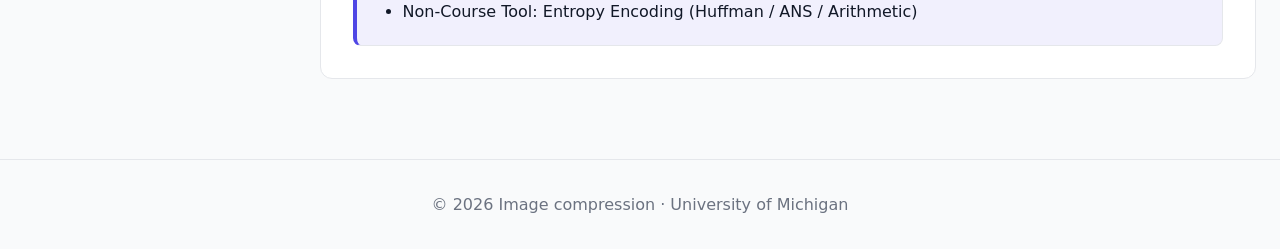
==== commit 58443b93: "website tweaks" ====
--- a/docs/index.html
+++ b/docs/index.html
@@ -4,14 +4,14 @@
     <!-- styles: same design tokens & components as before, now in css/site.css for all pages -->
     <meta charset="UTF-8">
     <meta name="viewport" content="width=device-width, initial-scale=1.0">
-    <title>home</title>
+    <title>Home | Image compression</title>
     <link rel="stylesheet" href="css/site.css">
 </head>
 <body class="site-shell">
 
     <nav>
         <div class="container nav-content">
-            <div class="logo"><a href="index.html">image compression</a></div>
+            <div class="logo"><a href="index.html">Image compression</a></div>
             <div class="nav-links">
                 <a href="https://github.com/tdvalencia/image-compression" class="btn" style="background: transparent; border: 1px solid var(--border-color); color: var(--text-main);">github</a>
             </div>
@@ -38,7 +38,6 @@
                 <a href="dpcm.html">dpcm</a>
                 <a href="entropy.html">entropy encoders</a>
                 <a href="results.html">results</a>
-                <a href="reflection.html">reflection</a>
                 <a href="references.html">references</a>
             </nav>
         </aside>
@@ -67,12 +66,26 @@
                         <figcaption>Figure 1: JPEG compression of PNG image. Source: <a href="https://techterms.com/definition/lossy">TechTerms: Lossy</a>.</figcaption>
                     </figure>
                     <p style="color: var(--text-muted); font-size: 1.1rem;">
-                        This project aims to build a <strong>JPEG-esq lossy</strong> image compression codec. 
+                        This project aims to build a <strong>JPEG-esque lossy</strong> image compression codec. 
                         We wanted to learn about image compression through our own implementation
                         of image compression techniques. We used techniques such as the Discrete Cosine Transform (DCT) 
-                        and Singular Value Decomposition (SVD) to create an 16-bit (high dynamic range) image compression 
+                        and Singular Value Decomposition (SVD) to create a 16-bit (high dynamic range) image compression 
                         codec that is close to the performance of the JPEG codec.
                     </p>
+
+                    <div class="grader-cheat-sheet" aria-label="Pipeline tools checklist for graders">
+                        <h2>Grader cheat sheet</h2>
+                        <p>
+                            Below is an explicit list of the signal-processing and entropy tools in our end-to-end pipeline,
+                            so requirements are easy to find without hunting through the technique pages.
+                        </p>
+                        <ul>
+                            <li>DSP Tool 1: Color Decorrelation (PCA/SVD)</li>
+                            <li>DSP Tool 2: Spatial Decorrelation (2D Discrete Cosine Transform)</li>
+                            <li>DSP Tool 3: Frequency Quantization Matrix</li>
+                            <li>Non-Course Tool: Entropy Encoding (Huffman / ANS / Arithmetic)</li>
+                        </ul>
+                    </div>
                 </section>
 
                 <!-- <div class="teaser-grid">
@@ -123,7 +136,7 @@
 
     <footer>
         <div class="container">
-            <p>© 2026 image compression · EECS 351 · University of Michigan</p>
+            <p>© 2026 Image compression · University of Michigan</p>
         </div>
     </footer>
 
--- a/docs/css/site.css
+++ b/docs/css/site.css
@@ -395,20 +395,75 @@
     margin-bottom: 0;
 }
 
-.content-section .reference-list {
+/* --- References page (grouped list boxes) --- */
+.ref-heading {
+    margin: 2.25rem 0 0.85rem;
+    font-size: 1.15rem;
+    font-weight: 600;
+    color: var(--text-main);
+    letter-spacing: -0.02em;
+}
+
+.content-section .ref-heading:first-of-type {
+    margin-top: 0.5rem;
+}
+
+.ref-box {
+    margin: 0 0 2.25rem;
+    max-width: 50rem;
+}
+
+.ref-box:last-of-type {
+    margin-bottom: 3rem;
+}
+
+.ref-box.surface-card {
+    padding: 1.75rem 2rem 1.5rem;
+}
+
+.ref-list {
     list-style: none;
-    max-width: 640px;
-    margin: 0 0 1rem;
-    padding-left: 0;
-}
-
-.content-section .reference-list li {
-    margin-bottom: 1rem;
-    padding-left: 0;
-}
-
-.content-section .reference-list li:last-child {
-    margin-bottom: 0;
+    margin: 0;
+    padding: 0;
+}
+
+.ref-list li {
+    margin: 0;
+    padding: 1.15rem 0;
+    border-bottom: 1px solid var(--border-color);
+    display: flex;
+    flex-direction: column;
+    gap: 0.35rem;
+}
+
+.ref-list li:first-child {
+    padding-top: 0;
+}
+
+.ref-list li:last-child {
+    padding-bottom: 0;
+    border-bottom: none;
+}
+
+.ref-list__label {
+    display: block;
+    font-size: 0.95rem;
+    color: var(--text-main);
+    margin-bottom: 0.1rem;
+}
+
+.ref-list a {
+    font-size: 0.92rem;
+    word-break: break-word;
+    line-height: 1.45;
+    font-weight: 500;
+}
+
+.ref-list__note {
+    display: block;
+    font-size: 0.85rem;
+    color: var(--text-muted);
+    line-height: 1.45;
 }
 
 .content-section a {
@@ -425,6 +480,43 @@
     border-radius: 0.75rem;
     padding: 2rem;
     margin-bottom: 2rem;
+}
+
+.grader-cheat-sheet {
+    margin-top: 2rem;
+    padding: 1.25rem 1.5rem;
+    border: 1px solid var(--border-color);
+    border-left: 4px solid var(--primary-color);
+    border-radius: 0.5rem;
+    background: color-mix(in srgb, var(--primary-color) 8%, var(--surface-color));
+}
+
+.grader-cheat-sheet h2 {
+    margin: 0 0 0.75rem 0;
+    font-size: 1.35rem;
+    color: var(--text-main);
+    letter-spacing: -0.02em;
+}
+
+.grader-cheat-sheet p {
+    margin: 0 0 1rem 0;
+    color: var(--text-muted);
+    font-size: 1.05rem;
+    max-width: 52rem;
+}
+
+.grader-cheat-sheet ul {
+    margin: 0;
+    padding-left: 1.35rem;
+}
+
+.grader-cheat-sheet li {
+    margin-bottom: 0.55rem;
+    color: var(--text-main);
+}
+
+.grader-cheat-sheet li:last-child {
+    margin-bottom: 0;
 }
 
 .lead {
